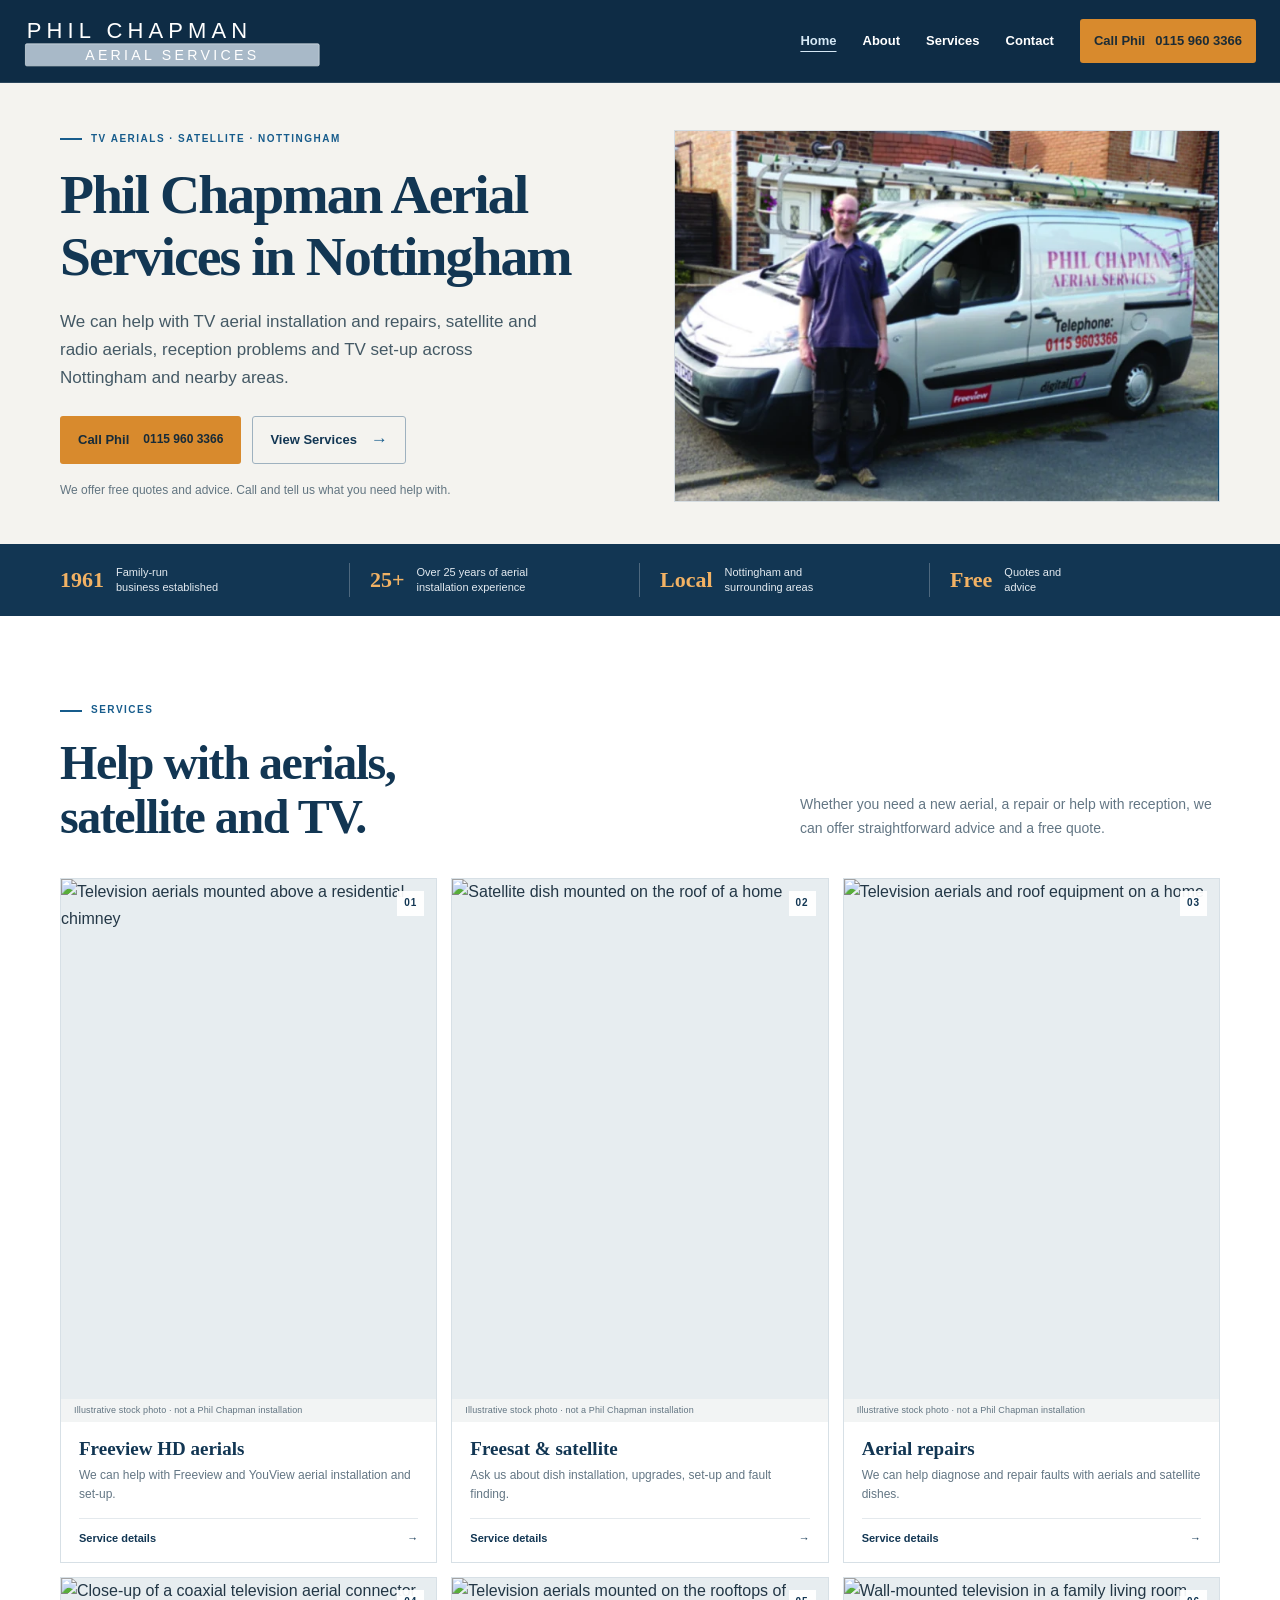
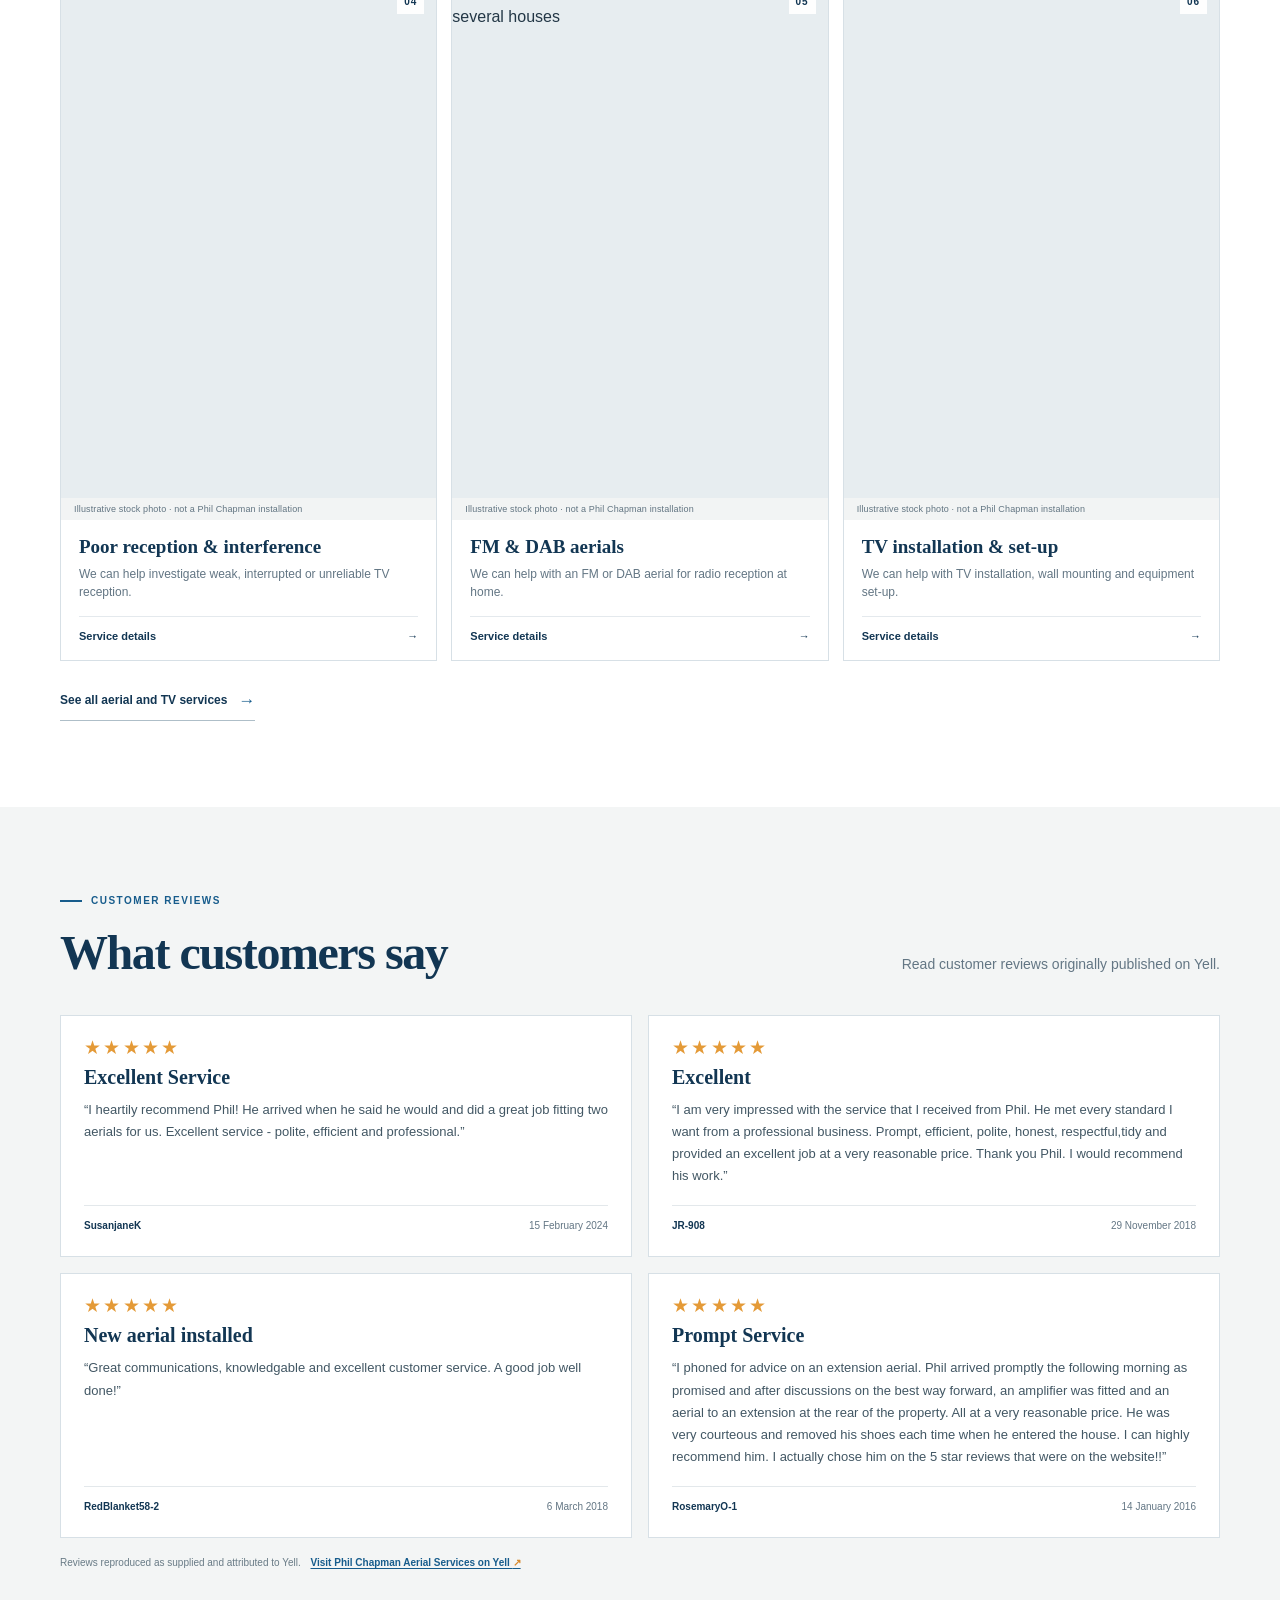
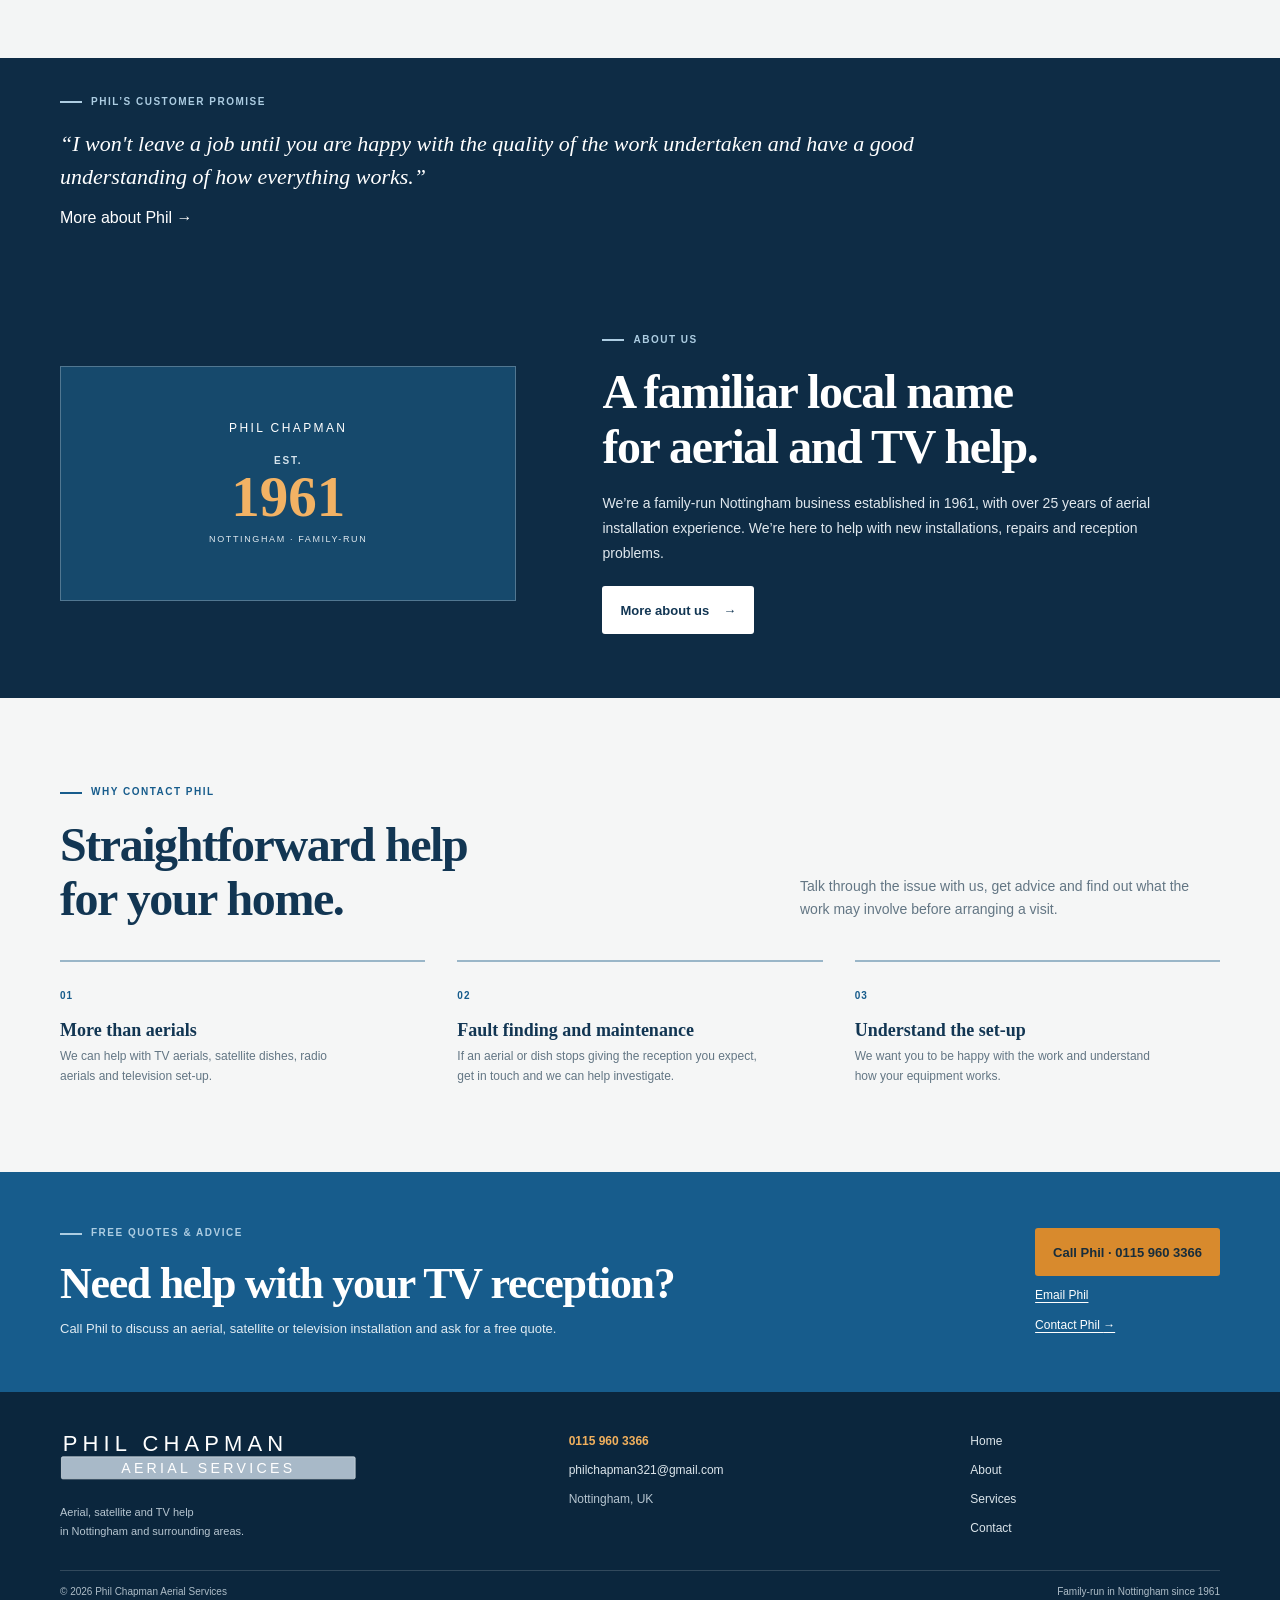
==== index.html @ 8f79795e "Update index.html" ====
<!doctype html>
<html lang="en-GB">
<head>
  <meta charset="utf-8">
  <meta name="viewport" content="width=device-width, initial-scale=1">
  <meta name="description" content="We can help with TV aerial and satellite installation, repairs, reception problems and TV set-up in Nottingham. Call Phil Chapman for free quotes and advice.">
  <meta name="theme-color" content="#0e3553">
  <title>TV Aerial & Satellite Services in Nottingham | Phil Chapman</title>
  <link rel="canonical" href="https://mcb96.github.io/Phil-Chapman-Aerial/">
  <meta property="og:type" content="website">
  <meta property="og:title" content="Phil Chapman Aerial Services | Nottingham">
  <meta property="og:description" content="We can help with aerial installation and repairs, satellite services and TV set-up in Nottingham. Free quotes and advice.">
  <meta property="og:url" content="https://mcb96.github.io/Phil-Chapman-Aerial/">
  <link rel="stylesheet" href="style.css">
  <script src="script.js" defer></script>
  <script type="application/ld+json">{"@context":"https://schema.org","@type":"HomeAndConstructionBusiness","name":"Phil Chapman Aerial Services","url":"https://mcb96.github.io/Phil-Chapman-Aerial/","telephone":"0115 960 3366","email":"philchapman321@gmail.com","address":{"@type":"PostalAddress","addressLocality":"Nottingham","addressCountry":"GB"},"areaServed":{"@type":"City","name":"Nottingham"}}</script>
</head>
<body>
  <a class="skip-link" href="#main">Skip to content</a>
  <header class="site-header">
    <div class="nav-wrap">
      <a class="brand" href="index.html" aria-label="Phil Chapman Aerial Services home"><img src="phil-chapman-aerial-services-logo.svg" alt="Phil Chapman Aerial Services"></a>
      <button class="menu-toggle" type="button" aria-expanded="false" aria-controls="primary-nav" aria-label="Open navigation"><span></span><span></span></button>
      <nav id="primary-nav" class="primary-nav" aria-label="Main navigation">
        <a href="index.html" aria-current="page">Home</a><a href="about.html">About</a><a href="services.html">Services</a><a href="contact.html">Contact</a>
        <a class="nav-phone" href="tel:01159603366">Call Phil <strong>0115 960 3366</strong></a>
      </nav>
    </div>
  </header>
  <main id="main">
    <section class="hero">
      <div class="page-width hero-grid">
        <div class="hero-copy">
          <p class="eyebrow"><span></span> TV AERIALS · SATELLITE · NOTTINGHAM</p>
          <h1>Phil Chapman Aerial Services in Nottingham</h1>
          <p class="hero-intro">We can help with TV aerial installation and repairs, satellite and radio aerials, reception problems and TV set-up across Nottingham and nearby areas.</p>
          <div class="hero-actions"><a class="button button-primary" href="tel:01159603366">Call Phil <span>0115 960 3366</span></a><a class="button button-secondary" href="services.html">View Services <span aria-hidden="true">→</span></a></div>
          <p class="hero-small">We offer free quotes and advice. Call and tell us what you need help with.</p>
        </div>
        <figure class="hero-media">
          <img src="phil-chapman-van.webp" width="687" height="467" fetchpriority="high" alt="Phil Chapman standing beside his branded aerial services van, with ladders on the roof">
          
        </figure>
      </div>
    </section>
    <section class="trust-strip" aria-label="About the business"><div class="page-width trust-items">
      <div class="trust-item"><strong>1961</strong><span>Family-run<br>business established</span></div>
      <div class="trust-item"><strong>25+</strong><span>Over 25 years of aerial<br>installation experience</span></div>
      <div class="trust-item"><strong>Local</strong><span>Nottingham and<br>surrounding areas</span></div>
      <div class="trust-item"><strong>Free</strong><span>Quotes and<br>advice</span></div>
    </div></section>
    <section class="section section-services" id="services">
      <div class="page-width">
        <div class="section-heading"><div><p class="eyebrow"><span></span> SERVICES</p><h2>Help with aerials,<br>satellite and TV.</h2></div><p>Whether you need a new aerial, a repair or help with reception, we can offer straightforward advice and a free quote.</p></div>
        <div class="service-grid">
          <a class="service-card" href="services.html#freeview"><span class="service-photo"><img src="assets/services/freeview-aerial.webp" width="800" height="520" loading="lazy" decoding="async" alt="Television aerials mounted above a residential chimney"><span class="service-photo-note">Illustrative stock photo · not a Phil Chapman installation</span></span><span class="service-number">01</span><div class="service-card-content"><h3>Freeview HD aerials</h3><p>We can help with Freeview and YouView aerial installation and set-up.</p><span class="card-link">Service details <b>→</b></span></div></a>
          <a class="service-card" href="services.html#freesat"><span class="service-photo"><img src="assets/services/satellite-dish-home.webp" width="800" height="520" loading="lazy" decoding="async" alt="Satellite dish mounted on the roof of a home"><span class="service-photo-note">Illustrative stock photo · not a Phil Chapman installation</span></span><span class="service-number">02</span><div class="service-card-content"><h3>Freesat &amp; satellite</h3><p>Ask us about dish installation, upgrades, set-up and fault finding.</p><span class="card-link">Service details <b>→</b></span></div></a>
          <a class="service-card" href="services.html#repairs"><span class="service-photo"><img src="assets/services/aerial-reception-roof.webp" width="800" height="520" loading="lazy" decoding="async" alt="Television aerials and roof equipment on a home"><span class="service-photo-note">Illustrative stock photo · not a Phil Chapman installation</span></span><span class="service-number">03</span><div class="service-card-content"><h3>Aerial repairs</h3><p>We can help diagnose and repair faults with aerials and satellite dishes.</p><span class="card-link">Service details <b>→</b></span></div></a>
          <a class="service-card" href="services.html#reception"><span class="service-photo"><img src="assets/services/reception-coaxial-connection.webp" width="800" height="520" loading="lazy" decoding="async" alt="Close-up of a coaxial television aerial connector"><span class="service-photo-note">Illustrative stock photo · not a Phil Chapman installation</span></span><span class="service-number">04</span><div class="service-card-content"><h3>Poor reception &amp; interference</h3><p>We can help investigate weak, interrupted or unreliable TV reception.</p><span class="card-link">Service details <b>→</b></span></div></a>
          <a class="service-card" href="services.html#radio"><span class="service-photo"><img src="assets/services/fm-dab-radio.webp" width="800" height="520" loading="lazy" decoding="async" alt="Television aerials mounted on the rooftops of several houses"><span class="service-photo-note">Illustrative stock photo · not a Phil Chapman installation</span></span><span class="service-number">05</span><div class="service-card-content"><h3>FM &amp; DAB aerials</h3><p>We can help with an FM or DAB aerial for radio reception at home.</p><span class="card-link">Service details <b>→</b></span></div></a>
          <a class="service-card" href="services.html#tv-installation"><span class="service-photo"><img src="assets/services/tv-wall-installation.webp" width="800" height="520" loading="lazy" decoding="async" alt="Wall-mounted television in a family living room"><span class="service-photo-note">Illustrative stock photo · not a Phil Chapman installation</span></span><span class="service-number">06</span><div class="service-card-content"><h3>TV installation &amp; set-up</h3><p>We can help with TV installation, wall mounting and equipment set-up.</p><span class="card-link">Service details <b>→</b></span></div></a>
        </div>
        <div class="section-link"><a class="text-link" href="services.html">See all aerial and TV services <span>→</span></a></div>
      </div>
    </section>
    <section class="section reviews-section" id="reviews"><div class="page-width"><div class="section-heading"><div><p class="eyebrow"><span></span> CUSTOMER REVIEWS</p><h2>What customers say</h2></div><p>Read customer reviews originally published on Yell.</p></div><div class="review-grid">
      <article class="review-card"><p class="review-stars" aria-label="5 out of 5 stars"><span aria-hidden="true">★★★★★</span></p><h3>Excellent Service</h3><blockquote>“I heartily recommend Phil! He arrived when he said he would and did a great job fitting two aerials for us. Excellent service - polite, efficient and professional.”</blockquote><p class="review-source"><strong>SusanjaneK</strong><span>15 February 2024</span></p></article>
      <article class="review-card"><p class="review-stars" aria-label="5 out of 5 stars"><span aria-hidden="true">★★★★★</span></p><h3>Excellent</h3><blockquote>“I am very impressed with the service that I received from Phil. He met every standard I want from a professional business. Prompt, efficient, polite, honest, respectful,tidy and provided an excellent job at a very reasonable price. Thank you Phil. I would recommend his work.”</blockquote><p class="review-source"><strong>JR-908</strong><span>29 November 2018</span></p></article>
      <article class="review-card"><p class="review-stars" aria-label="5 out of 5 stars"><span aria-hidden="true">★★★★★</span></p><h3>New aerial installed</h3><blockquote>“Great communications, knowledgable and excellent customer service. A good job well done!”</blockquote><p class="review-source"><strong>RedBlanket58-2</strong><span>6 March 2018</span></p></article>
      <article class="review-card"><p class="review-stars" aria-label="5 out of 5 stars"><span aria-hidden="true">★★★★★</span></p><h3>Prompt Service</h3><blockquote>“I phoned for advice on an extension aerial. Phil arrived promptly the following morning as promised and after discussions on the best way forward, an amplifier was fitted and an aerial to an extension at the rear of the property. All at a very reasonable price. He was very courteous and removed his shoes each time when he entered the house. I can highly recommend him. I actually chose him on the 5 star reviews that were on the website!!”</blockquote><p class="review-source"><strong>RosemaryO-1</strong><span>14 January 2016</span></p></article>
    </div><p class="review-footnote">Reviews reproduced as supplied and attributed to Yell. <a href="https://www.yell.com/biz/phil-chapman-aerial-services-nottingham-2535358/" target="_blank" rel="noopener noreferrer">Visit Phil Chapman Aerial Services on Yell <span>↗</span></a></p></div></section>
    <section class="promise-band"><div class="page-width"><p class="eyebrow eyebrow-light"><span></span> PHIL’S CUSTOMER PROMISE</p><blockquote>“I won't leave a job until you are happy with the quality of the work undertaken and have a good understanding of how everything works.”</blockquote><a href="about.html">More about Phil <span>→</span></a></div></section>
    <section class="about-band"><div class="page-width about-band-grid"><div class="heritage-panel"><span>PHIL CHAPMAN</span><strong>EST.</strong><b>1961</b><small>NOTTINGHAM · FAMILY-RUN</small></div><div><p class="eyebrow eyebrow-light"><span></span> ABOUT US</p><h2>A familiar local name<br>for aerial and TV help.</h2><p>We’re a family-run Nottingham business established in 1961, with over 25 years of aerial installation experience. We’re here to help with new installations, repairs and reception problems.</p><a class="button button-light" href="about.html">More about us <span>→</span></a></div></div></section>
    <section class="section why-section"><div class="page-width"><div class="section-heading"><div><p class="eyebrow"><span></span> WHY CONTACT PHIL</p><h2>Straightforward help<br>for your home.</h2></div><p>Talk through the issue with us, get advice and find out what the work may involve before arranging a visit.</p></div><div class="reason-grid"><article><strong>01</strong><h3>More than aerials</h3><p>We can help with TV aerials, satellite dishes, radio aerials and television set-up.</p></article><article><strong>02</strong><h3>Fault finding and maintenance</h3><p>If an aerial or dish stops giving the reception you expect, get in touch and we can help investigate.</p></article><article><strong>03</strong><h3>Understand the set-up</h3><p>We want you to be happy with the work and understand how your equipment works.</p></article></div></div></section>
<section class="final-cta"><div class="page-width final-cta-inner"><div><p class="eyebrow eyebrow-light"><span></span> FREE QUOTES &amp; ADVICE</p><h2>Need help with your TV reception?</h2><p>Call Phil to discuss an aerial, satellite or television installation and ask for a free quote.</p></div><div class="cta-actions"><a class="button button-amber" href="tel:01159603366">Call Phil · 0115 960 3366</a><a class="cta-email" href="mailto:philchapman321@gmail.com">Email Phil</a><a class="cta-email" href="contact.html">Contact Phil <span>→</span></a></div></div></section>
  </main>
  <footer class="site-footer"><div class="page-width footer-main"><div class="footer-branding"><a class="brand" href="index.html"><img src="phil-chapman-aerial-services-logo.svg" alt="Phil Chapman Aerial Services"></a><p>Aerial, satellite and TV help<br>in Nottingham and surrounding areas.</p></div><div class="footer-contact"><a href="tel:01159603366">0115 960 3366</a><a href="mailto:philchapman321@gmail.com">philchapman321@gmail.com</a><span>Nottingham, UK</span></div><nav class="footer-nav" aria-label="Footer navigation"><a href="index.html">Home</a><a href="about.html">About</a><a href="services.html">Services</a><a href="contact.html">Contact</a></nav></div><div class="page-width footer-bottom"><span>© <span id="year"></span> Phil Chapman Aerial Services</span><span>Family-run in Nottingham since 1961</span></div></footer>
</body></html>
---- style.css ----
:root{--navy:#123653;--navy-deep:#0e2c45;--blue:#175c8c;--blue-soft:#e8f0f5;--amber:#d88a2d;--ink:#233746;--muted:#637684;--line:#d7e0e6;--paper:#f4f3ef;--white:#fff;--serif:Georgia,"Times New Roman",serif;--sans:Arial,Helvetica,sans-serif;--max:1160px}
*{box-sizing:border-box}html{scroll-behavior:smooth;scroll-padding-top:88px}body{margin:0;color:var(--ink);background:#fff;font:16px/1.65 var(--sans);-webkit-font-smoothing:antialiased}a{color:inherit;text-decoration:none}button,input,textarea,select{font:inherit}.page-width{width:min(var(--max),calc(100% - 56px));margin-inline:auto}.skip-link{position:absolute;top:-60px;left:12px;padding:10px 15px;background:#fff;color:var(--navy);z-index:50}.skip-link:focus{top:10px}
.site-header{position:sticky;top:0;z-index:20;background:var(--navy-deep);border-bottom:1px solid rgba(255,255,255,.12)}.nav-wrap{width:min(1280px,calc(100% - 48px));min-height:82px;margin:auto;display:flex;align-items:center;justify-content:space-between;gap:24px}.brand{display:inline-flex;align-items:center;flex:0 0 auto}.brand img{display:block;width:298px;height:auto}.primary-nav{display:flex;align-items:center;gap:26px;color:#fff;font-size:13px;font-weight:600}.primary-nav>a:not(.nav-phone){padding:8px 0;transition:color .18s}.primary-nav>a:not(.nav-phone):hover,.primary-nav>a[aria-current=page]{color:#d5e8f5}.primary-nav>a[aria-current=page]{text-decoration:underline;text-underline-offset:6px}.nav-phone{display:flex;align-items:center;gap:10px;padding:11px 14px;background:var(--amber);color:#1c2c36;border-radius:3px;white-space:nowrap;transition:background .18s}.nav-phone:hover{background:#e8a54e}.nav-phone strong{font-size:13px}.menu-toggle{display:none}
.hero{background:var(--paper);padding:47px 0 42px}.hero-grid{display:grid;grid-template-columns:1.02fr .98fr;gap:46px;align-items:center}.hero-copy{max-width:560px}.eyebrow{display:flex;align-items:center;gap:9px;margin:0 0 17px;color:var(--blue);font-size:10px;font-weight:700;letter-spacing:.15em}.eyebrow>span{width:22px;height:2px;background:currentColor;flex:none}.hero h1,.page-intro h1{margin:0;color:var(--navy);font:700 clamp(38px,4.35vw,58px)/1.1 var(--serif);letter-spacing:-.035em}.hero-intro{max-width:500px;margin:21px 0 24px;color:#445965;font-size:17px;line-height:1.65}.hero-actions{display:flex;flex-wrap:wrap;gap:11px}.button{min-height:48px;display:inline-flex;align-items:center;justify-content:center;gap:14px;padding:0 17px;border:1px solid transparent;border-radius:3px;font-size:13px;font-weight:700;transition:transform .18s,background .18s,color .18s,border-color .18s}.button:hover{transform:translateY(-1px)}.button-primary{background:var(--amber);color:#172b39}.button-primary:hover,.button-amber:hover{background:#e7a44d}.button-primary span{font-size:12px;font-weight:600}.button-secondary{border-color:#9eb1bf;background:transparent;color:var(--navy)}.button-secondary:hover{background:var(--blue-soft);border-color:var(--blue)}.button-secondary span,.text-link span{color:var(--blue);font-size:17px}.hero-small{margin:17px 0 0;color:#627581;font-size:12px}.hero-media{position:relative;margin:0}.hero-media img{display:block;width:100%;max-width:687px;height:auto;object-fit:contain;border:1px solid #d5dce1}.hero-media figcaption{padding-top:7px;text-align:right;color:#6d7d87;font-size:10px}.about-photo{margin:0 auto 0;padding:0}.about-photo img{display:block;width:100%;max-width:820px;height:auto;margin:0 auto;border:1px solid var(--line)}.about-photo figcaption{max-width:820px;margin:6px auto 0;color:var(--muted);font-size:10px}.trust-strip{background:var(--navy);color:#fff}.trust-items{display:grid;grid-template-columns:repeat(4,1fr);padding:19px 0}.trust-item{display:flex;align-items:center;gap:12px;padding:2px 20px;border-right:1px solid rgba(255,255,255,.25)}.trust-item:first-child{padding-left:0}.trust-item:last-child{border-right:0}.trust-item strong{font:700 22px var(--serif);color:#f2b264;white-space:nowrap}.trust-item span{font-size:11px;line-height:1.4;color:#e3eaf0}
.section{padding:86px 0}.section-heading{display:flex;align-items:end;justify-content:space-between;gap:36px;margin-bottom:34px}.section-heading h2,.about-band h2,.final-cta h2,.short-cta h2,.about-content h2,.contact-details h2{margin:0;color:var(--navy);font:700 clamp(34px,4vw,48px)/1.13 var(--serif);letter-spacing:-.03em}.section-heading>p{max-width:420px;margin:0 0 4px;color:var(--muted);font-size:14px;line-height:1.7}.service-grid{display:grid;grid-template-columns:repeat(3,1fr);gap:14px}.service-card{position:relative;min-height:220px;padding:21px 22px 17px;background:#fff;border:1px solid var(--line);display:flex;flex-direction:column;transition:border-color .18s,box-shadow .18s,transform .18s}.service-card:hover{border-color:#91b1c7;box-shadow:0 6px 18px rgba(19,54,83,.08);transform:translateY(-2px)}.service-icon{display:block;width:42px;height:42px;margin-bottom:7px}.service-icon svg,.detail-aside svg{width:100%;height:100%;fill:none;stroke:var(--blue);stroke-width:1.7;stroke-linecap:round;stroke-linejoin:round}.service-number{position:absolute;right:19px;top:20px;color:#8ca0ad;font-size:10px;font-weight:700;letter-spacing:.1em}.service-card h3{margin:5px 0 6px;color:var(--navy);font:700 19px/1.25 var(--serif)}.service-card p{margin:0 0 15px;color:var(--muted);font-size:12px;line-height:1.55}.card-link{margin-top:auto;border-top:1px solid #e4e9ed;padding-top:10px;color:var(--navy);font-size:11px;font-weight:700;display:flex;justify-content:space-between}.section-link{margin-top:25px}.text-link{display:inline-flex;align-items:center;gap:11px;color:var(--navy);font-size:12px;font-weight:700;border-bottom:1px solid #aebec8;padding-bottom:5px}.text-link:hover{border-color:var(--blue)}.about-band{padding:64px 0;background:var(--navy-deep);color:#fff}.about-band-grid{display:grid;grid-template-columns:.85fr 1.15fr;gap:86px;align-items:center}.heritage-panel{min-height:235px;padding:28px;background:#16496c;border:1px solid rgba(255,255,255,.25);display:flex;flex-direction:column;align-items:center;justify-content:center;color:#fff;text-align:center}.heritage-panel span{font-size:12px;letter-spacing:.2em}.heritage-panel strong{margin-top:14px;font-size:10px;letter-spacing:.18em;color:#d5e3ec}.heritage-panel b{font:700 57px/.98 var(--serif);color:#f2b264}.heritage-panel small{margin-top:7px;font-size:9px;letter-spacing:.18em;color:#e0e9ef}.eyebrow-light{color:#adcde2}.about-band h2,.final-cta h2,.short-cta h2{color:#fff}.about-band>div>div:last-child>p:not(.eyebrow){max-width:600px;margin:17px 0 20px;color:#e0e8ee;font-size:14px;line-height:1.8}.button-light{background:#fff;color:var(--navy)}.button-light:hover{background:#eaf1f5}
.why-section{background:#f5f6f6}.reason-grid{display:grid;grid-template-columns:repeat(3,1fr);gap:32px}.reason-grid article{padding:19px 20px 0 0;border-top:2px solid #9ab6c8}.reason-grid article>strong{color:var(--blue);font-size:10px;letter-spacing:.1em}.reason-grid h3{margin:12px 0 5px;color:var(--navy);font:700 18px var(--serif)}.reason-grid p{max-width:300px;margin:0;color:var(--muted);font-size:12px;line-height:1.7}

.final-cta{padding:53px 0;background:var(--blue)}.final-cta-inner{display:flex;justify-content:space-between;align-items:center;gap:45px}.final-cta h2{font-size:clamp(32px,4vw,44px)}.final-cta-inner>div:first-child>p:last-child{margin:9px 0 0;color:#e0ebf2;font-size:13px}.cta-actions{display:flex;flex-direction:column;align-items:flex-start;gap:10px;flex:none}.button-amber{background:var(--amber);color:#182d3b}.cta-email{color:#fff;font-size:12px;text-decoration:underline;text-underline-offset:3px}.site-footer{background:#0b263d;color:#dce5eb}.footer-main{display:grid;grid-template-columns:1.3fr 1fr .7fr;gap:45px;padding:35px 0 29px}.footer-brand .brand img{width:230px}.footer-branding p{margin:14px 0 0;color:#b6c5d0;font-size:11px;line-height:1.7}.footer-contact,.footer-nav{display:flex;flex-direction:column;gap:9px;padding-top:5px;font-size:12px}.footer-contact a:first-child{font-weight:700;color:#f1b05d}.footer-contact span{color:#b6c5d0}.footer-nav a:hover,.footer-contact a:hover{color:#fff;text-decoration:underline}.footer-bottom{display:flex;justify-content:space-between;gap:14px;border-top:1px solid rgba(255,255,255,.16);padding:13px 0 15px;color:#aebdc8;font-size:10px}
.page-intro{padding:62px 0 57px;background:var(--paper);border-bottom:1px solid #e6e7e5}.page-intro h1{font-size:clamp(38px,5vw,55px)}.page-intro>div>p:not(.eyebrow){max-width:650px;margin:15px 0 20px;color:#536774;font-size:15px;line-height:1.75}.service-details{padding-top:15px}.service-detail{display:grid;grid-template-columns:88px 1fr;gap:26px;padding:38px 0;border-bottom:1px solid var(--line);scroll-margin-top:100px}.service-detail:last-child{border-bottom:0}.detail-aside{display:flex;flex-direction:column;align-items:center;gap:12px;color:#8397a4;font-size:11px;font-weight:700}.detail-aside svg{width:45px;height:45px}.service-detail h2{margin:0;color:var(--navy);font:700 clamp(26px,3.3vw,36px)/1.2 var(--serif)}.service-detail>div:last-child>p:not(.eyebrow){max-width:770px;color:var(--muted);font-size:14px;line-height:1.8}.short-cta{padding:42px 0;background:var(--navy)}.short-cta-inner{display:flex;align-items:center;justify-content:space-between;gap:20px}.short-cta h2{font-size:35px}
.about-content{background:#fff}.about-content-grid{display:grid;grid-template-columns:.65fr 1.35fr;gap:85px;align-items:start}.about-stat{height:250px;display:flex;flex-direction:column;justify-content:center;align-items:center;background:var(--blue-soft);border:1px solid #d3e0e8;color:var(--navy)}.about-stat span,.about-stat small{font-size:9px;font-weight:700;letter-spacing:.18em}.about-stat strong{margin-top:12px;color:#526e80;font:italic 17px var(--serif)}.about-stat b{font:700 64px/.95 var(--serif)}.about-content h2,.contact-details h2{margin-bottom:18px}.about-content p:not(.eyebrow){color:var(--muted);font-size:14px;line-height:1.85}.quote-section{padding:48px 0;background:var(--blue);color:#fff}.quote-inner{max-width:930px}.quote-inner blockquote{margin:15px 0;color:#fff;font:italic 22px/1.55 var(--serif)}.quote-source{margin:0;color:#d9e7f0;font-size:10px}.contact-content{background:#f4f5f4}.contact-grid{display:grid;grid-template-columns:.88fr 1.12fr;gap:72px;align-items:start}.contact-details>p:not(.eyebrow){max-width:420px;color:var(--muted);font-size:14px;line-height:1.8}.contact-method{display:flex;align-items:center;gap:14px;margin:22px 0}.contact-symbol{width:38px;height:38px;display:grid;place-items:center;border:1px solid #a9bdcb;color:var(--blue);font-size:10px;font-weight:700}.contact-method small,.contact-method strong{display:block}.contact-method small{color:#71838e;font-size:9px;letter-spacing:.14em}.contact-method strong{margin-top:3px;color:var(--navy);font:700 16px var(--serif)}.contact-method:hover strong{color:var(--blue)}.contact-note{margin-top:23px;color:#6f808a;font-size:11px}.form-panel{padding:27px 29px;background:#fff;border:1px solid #dce2e6}.form-panel h2{margin:0;color:var(--navy);font:700 27px/1.2 var(--serif)}.form-intro{margin:9px 0 17px;color:var(--muted);font-size:12px;line-height:1.6}.form-panel form{display:grid}.form-panel label{margin:11px 0 5px;color:#455b69;font-size:11px;font-weight:700}.form-panel input,.form-panel textarea,.form-panel select{width:100%;padding:10px 11px;border:1px solid #c9d4db;border-radius:2px;background:#fff;color:var(--ink);font-size:13px}.form-panel input:focus,.form-panel textarea:focus,.form-panel select:focus{outline:3px solid rgba(33,105,153,.18);border-color:var(--blue)}.form-panel textarea{resize:vertical}.form-submit{justify-content:space-between;margin-top:16px;cursor:pointer}.form-disclaimer{margin:11px 0 0;color:#667985;font-size:10px;line-height:1.6}.form-disclaimer a{color:var(--blue);text-decoration:underline;text-underline-offset:2px}
a:focus-visible,button:focus-visible,input:focus-visible,textarea:focus-visible,select:focus-visible{outline:3px solid #f0aa4a;outline-offset:3px}
@media(max-width:980px){.nav-wrap{width:calc(100% - 36px)}.brand img{width:250px}.primary-nav{gap:17px}.nav-phone{gap:6px;padding:10px}.nav-phone strong{font-size:11px}.hero-grid{gap:28px}.hero h1{font-size:48px}.trust-item{padding-inline:12px}.about-band-grid{gap:45px}.footer-main{gap:25px}.contact-grid{gap:38px}}
@media(max-width:720px){html{scroll-padding-top:70px}.site-header{position:sticky}.nav-wrap{min-height:70px;width:calc(100% - 32px)}.brand img{width:230px}.menu-toggle{display:flex;width:42px;height:40px;flex-direction:column;align-items:center;justify-content:center;gap:6px;border:1px solid rgba(255,255,255,.45);background:transparent;border-radius:2px}.menu-toggle span{display:block;width:18px;height:2px;background:#fff;transition:transform .18s}.menu-toggle[aria-expanded=true] span:first-child{transform:translateY(4px) rotate(45deg)}.menu-toggle[aria-expanded=true] span:last-child{transform:translateY(-4px) rotate(-45deg)}.primary-nav{position:absolute;top:70px;left:0;right:0;display:none;align-items:stretch;gap:0;padding:9px 18px 18px;background:var(--navy-deep);box-shadow:0 10px 16px rgba(10,34,53,.18)}.primary-nav.is-open{display:flex;flex-direction:column}.primary-nav>a:not(.nav-phone){padding:12px 3px;border-bottom:1px solid rgba(255,255,255,.13);text-decoration:none}.nav-phone{justify-content:center;margin-top:12px;padding:12px}.page-width{width:calc(100% - 36px)}.hero{padding:30px 0 26px}.hero-grid{grid-template-columns:1fr;gap:22px}.hero h1{font-size:clamp(36px,10vw,46px)}.hero-intro{margin:15px 0 18px;font-size:15px}.hero-actions{gap:9px}.button{min-height:47px;padding-inline:13px;font-size:12px}.hero-media img{max-height:none;aspect-ratio:16/10}.hero-media figcaption{text-align:left;font-size:9px}.hero-small{margin-top:12px}.trust-items{grid-template-columns:1fr 1fr;gap:0;padding:8px 0}.trust-item,.trust-item:first-child{min-height:61px;padding:8px 7px;border-right:0;border-bottom:1px solid rgba(255,255,255,.18)}.trust-item:nth-child(odd){border-right:1px solid rgba(255,255,255,.18)}.trust-item:nth-last-child(-n+2){border-bottom:0}.trust-item strong{min-width:46px;font-size:19px}.trust-item span{font-size:10px}.section{padding:59px 0}.section-heading{display:block;margin-bottom:23px}.section-heading h2,.about-band h2,.final-cta h2,.about-content h2,.contact-details h2{font-size:36px}.section-heading>p{margin-top:13px;font-size:13px}.service-grid{grid-template-columns:1fr;gap:10px}.service-card{min-height:0;padding:17px 18px 14px;display:grid;grid-template-columns:43px 1fr;column-gap:11px}.service-icon{grid-row:span 3;width:38px;height:38px;margin:0}.service-number{right:16px;top:14px}.service-card h3{grid-column:2;margin:3px 25px 5px 0;font-size:18px}.service-card p{grid-column:2;margin:0 0 13px}.card-link{grid-column:1/3;margin-top:3px}.section-link{margin-top:20px}.about-band{padding:42px 0}.about-band-grid{grid-template-columns:1fr;gap:25px}.heritage-panel{min-height:175px}.about-band>div>div:last-child>p:not(.eyebrow){font-size:13px}.reason-grid{grid-template-columns:1fr;gap:20px}.reason-grid article{padding-top:14px}.reason-grid h3{margin-top:7px}.final-cta{padding:39px 0}.final-cta-inner{display:block}.final-cta h2{font-size:34px}.final-cta-inner>div:first-child>p:last-child{font-size:12px}.cta-actions{margin-top:22px}.footer-main{grid-template-columns:1fr 1fr;gap:24px 15px;padding:27px 0 22px}.footer-brand .brand img{width:190px}.footer-branding p{font-size:10px}.footer-contact,.footer-nav{font-size:11px;gap:7px}.footer-bottom{display:flex;flex-direction:column;align-items:flex-start;gap:4px;font-size:9px}.page-intro{padding:43px 0 39px}.page-intro h1{font-size:42px}.page-intro>div>p:not(.eyebrow){font-size:13px}.service-detail{grid-template-columns:47px 1fr;gap:13px;padding:27px 0}.detail-aside svg{width:35px;height:35px}.service-detail h2{font-size:26px}.service-detail>div:last-child>p:not(.eyebrow){font-size:13px;line-height:1.75}.short-cta-inner{align-items:flex-start;flex-direction:column}.short-cta h2{font-size:31px}.about-content-grid{grid-template-columns:1fr;gap:27px}.about-stat{height:175px}.quote-section{padding:37px 0}.quote-inner blockquote{font-size:19px}.contact-grid{grid-template-columns:1fr;gap:30px}.form-panel{padding:22px 18px}.form-panel h2{font-size:24px}}
@media(max-width:380px){.brand img{width:200px}.hero h1{font-size:35px}.hero-actions{align-items:stretch;flex-direction:column}.hero-actions .button{justify-content:space-between}.footer-main{grid-template-columns:1fr}.footer-contact,.footer-nav{padding-top:0}}
@media(prefers-reduced-motion:reduce){html{scroll-behavior:auto}*,*::before,*::after{animation-duration:.01ms!important;transition-duration:.01ms!important}}
.form-fallback{margin:6px 0 0;color:#667985;font-size:10px;line-height:1.6}.form-fallback a{color:var(--blue);text-decoration:underline;text-underline-offset:2px}.form-status{margin:6px 0 0;color:#315d7a;font-size:11px;min-height:1em}

.reviews-section{background:#f3f5f5}.review-grid{display:grid;grid-template-columns:repeat(2,minmax(0,1fr));gap:16px}.review-card{padding:22px 23px;background:#fff;border:1px solid var(--line);display:flex;flex-direction:column}.review-stars{margin:0 0 8px;color:#e49a37;font-size:19px;letter-spacing:.12em;line-height:1}.review-card h3{margin:0 0 9px;color:var(--navy);font:700 20px/1.25 var(--serif)}.review-card blockquote{margin:0 0 18px;color:#425764;font-size:13px;line-height:1.7}.review-source{margin:auto 0 0;padding-top:12px;border-top:1px solid #e3e8eb;display:flex;justify-content:space-between;gap:12px;color:#637684;font-size:10px}.review-source strong{color:var(--navy)}.review-footnote{margin:17px 0 0;color:#697b86;font-size:10px}.review-footnote a{margin-left:7px;color:var(--blue);font-weight:700;text-decoration:underline;text-underline-offset:2px}.review-footnote a span{color:var(--amber)}.promise-band{padding:36px 0;background:var(--navy-deep);color:#fff}.promise-band blockquote{max-width:900px;margin:10px 0 12px;font:italic 22px/1.5 var(--serif)}.promise-band>a{font-size:11px;color:#d2e3ee;text-decoration:underline;text-underline-offset:3px}.promise-band>a span{color:#f2b264}.review-grid+.review-footnote a:hover{color:var(--navy)}
@media(max-width:720px){.hero-media figcaption{text-align:left}.review-grid{grid-template-columns:1fr;gap:11px}.review-card{padding:18px}.review-card blockquote{font-size:12px}.review-source{flex-direction:column;gap:2px}.promise-band{padding:30px 0}.promise-band blockquote{font-size:18px}.about-photo{margin-bottom:0}}

/* Service card photography: stock images are explicitly labelled as illustrative. */
.service-card{padding:0;overflow:hidden;display:flex;flex-direction:column;min-height:0}
.service-photo{display:block;position:relative}
.service-photo img{display:block;width:100%;aspect-ratio:1.6/1;object-fit:cover;background:#e7edf0}
.service-photo-note{display:block;padding:5px 13px;background:#f2f4f4;color:#617481;font-size:9px;line-height:1.35;letter-spacing:.015em}
.service-card .service-number{z-index:1;top:12px;right:12px;padding:4px 7px;background:rgba(255,255,255,.94);color:var(--navy)}
.service-card-content{display:flex;flex:1;flex-direction:column;padding:12px 18px 15px}
.service-card-content h3{margin:3px 20px 6px 0}
.service-card-content p{margin:0 0 14px}
.service-card-content .card-link{width:100%}
@media(max-width:720px){.service-card{padding:0;display:flex;flex-direction:column}.service-photo img{aspect-ratio:16/9}.service-card-content{padding:11px 17px 14px}.service-card-content h3{margin:2px 25px 5px 0}.service-card-content p{margin:0 0 12px}.service-card-content .card-link{margin-top:auto}}
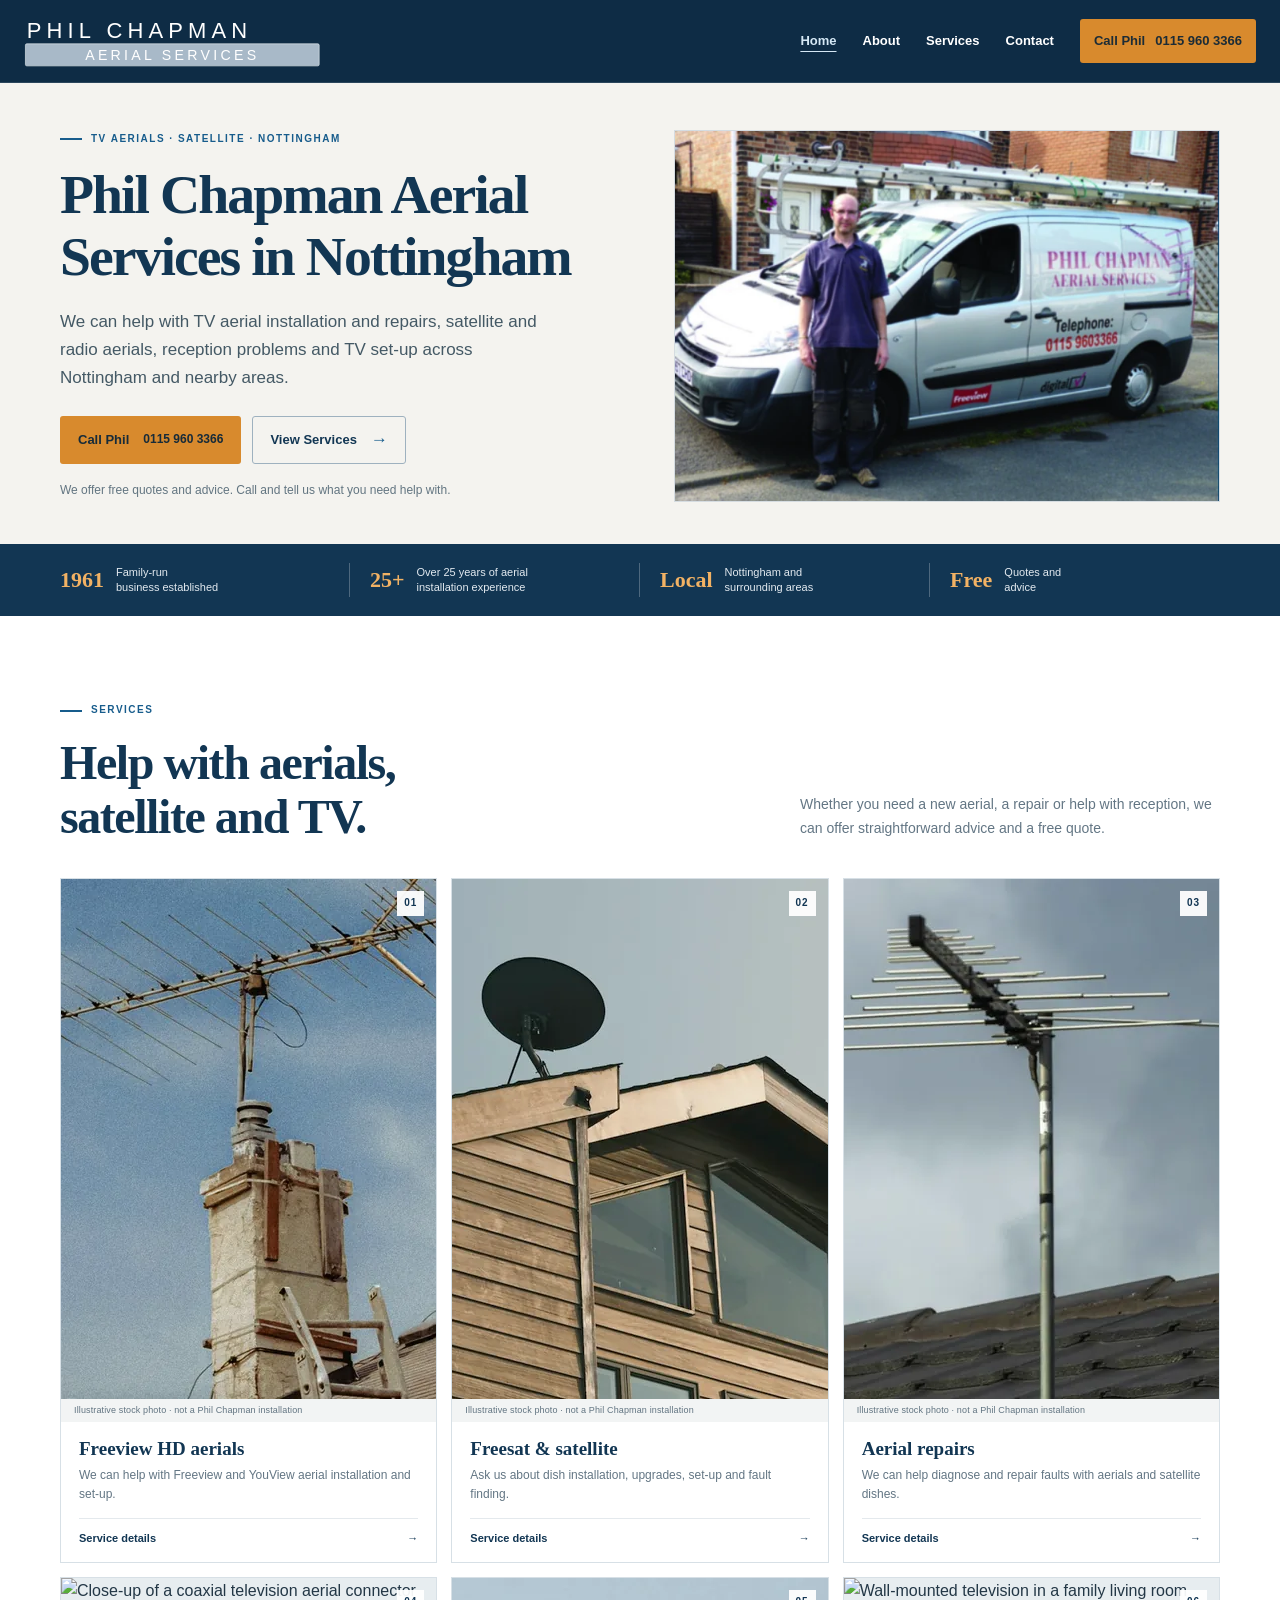
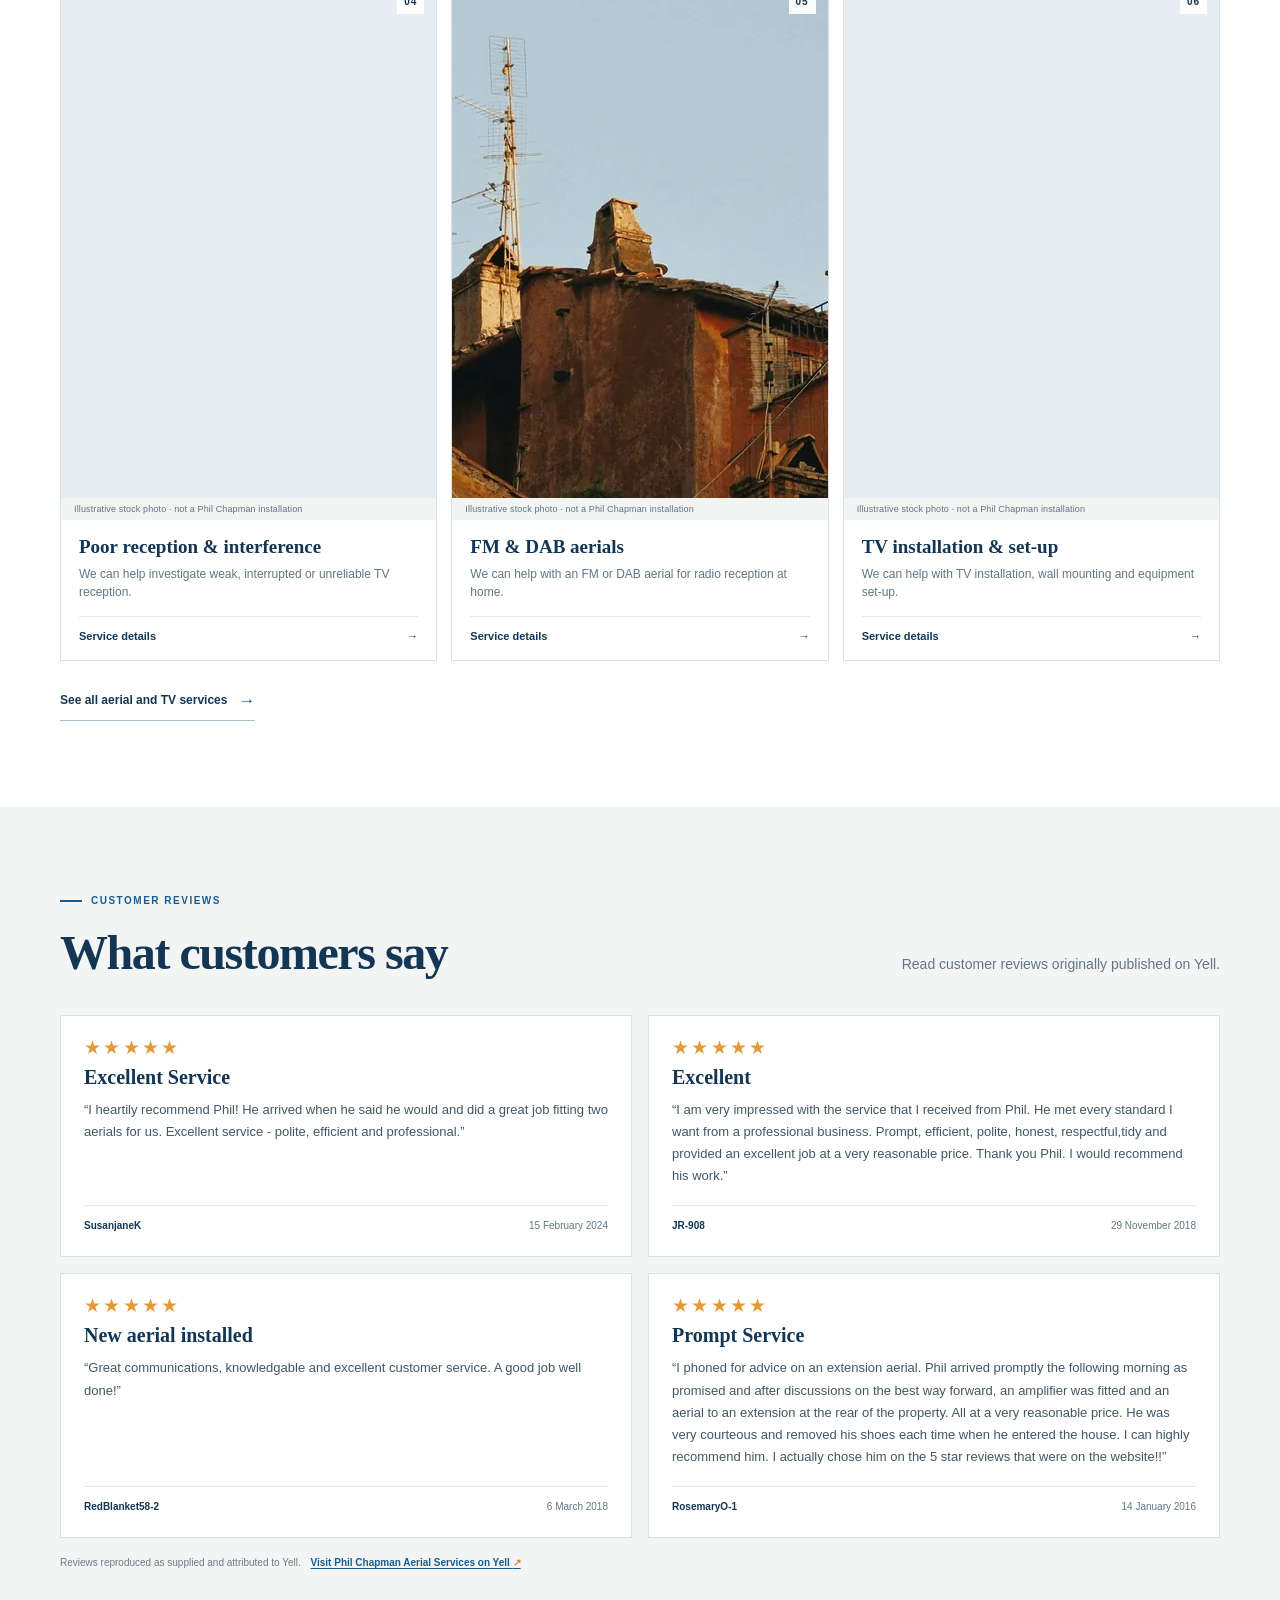
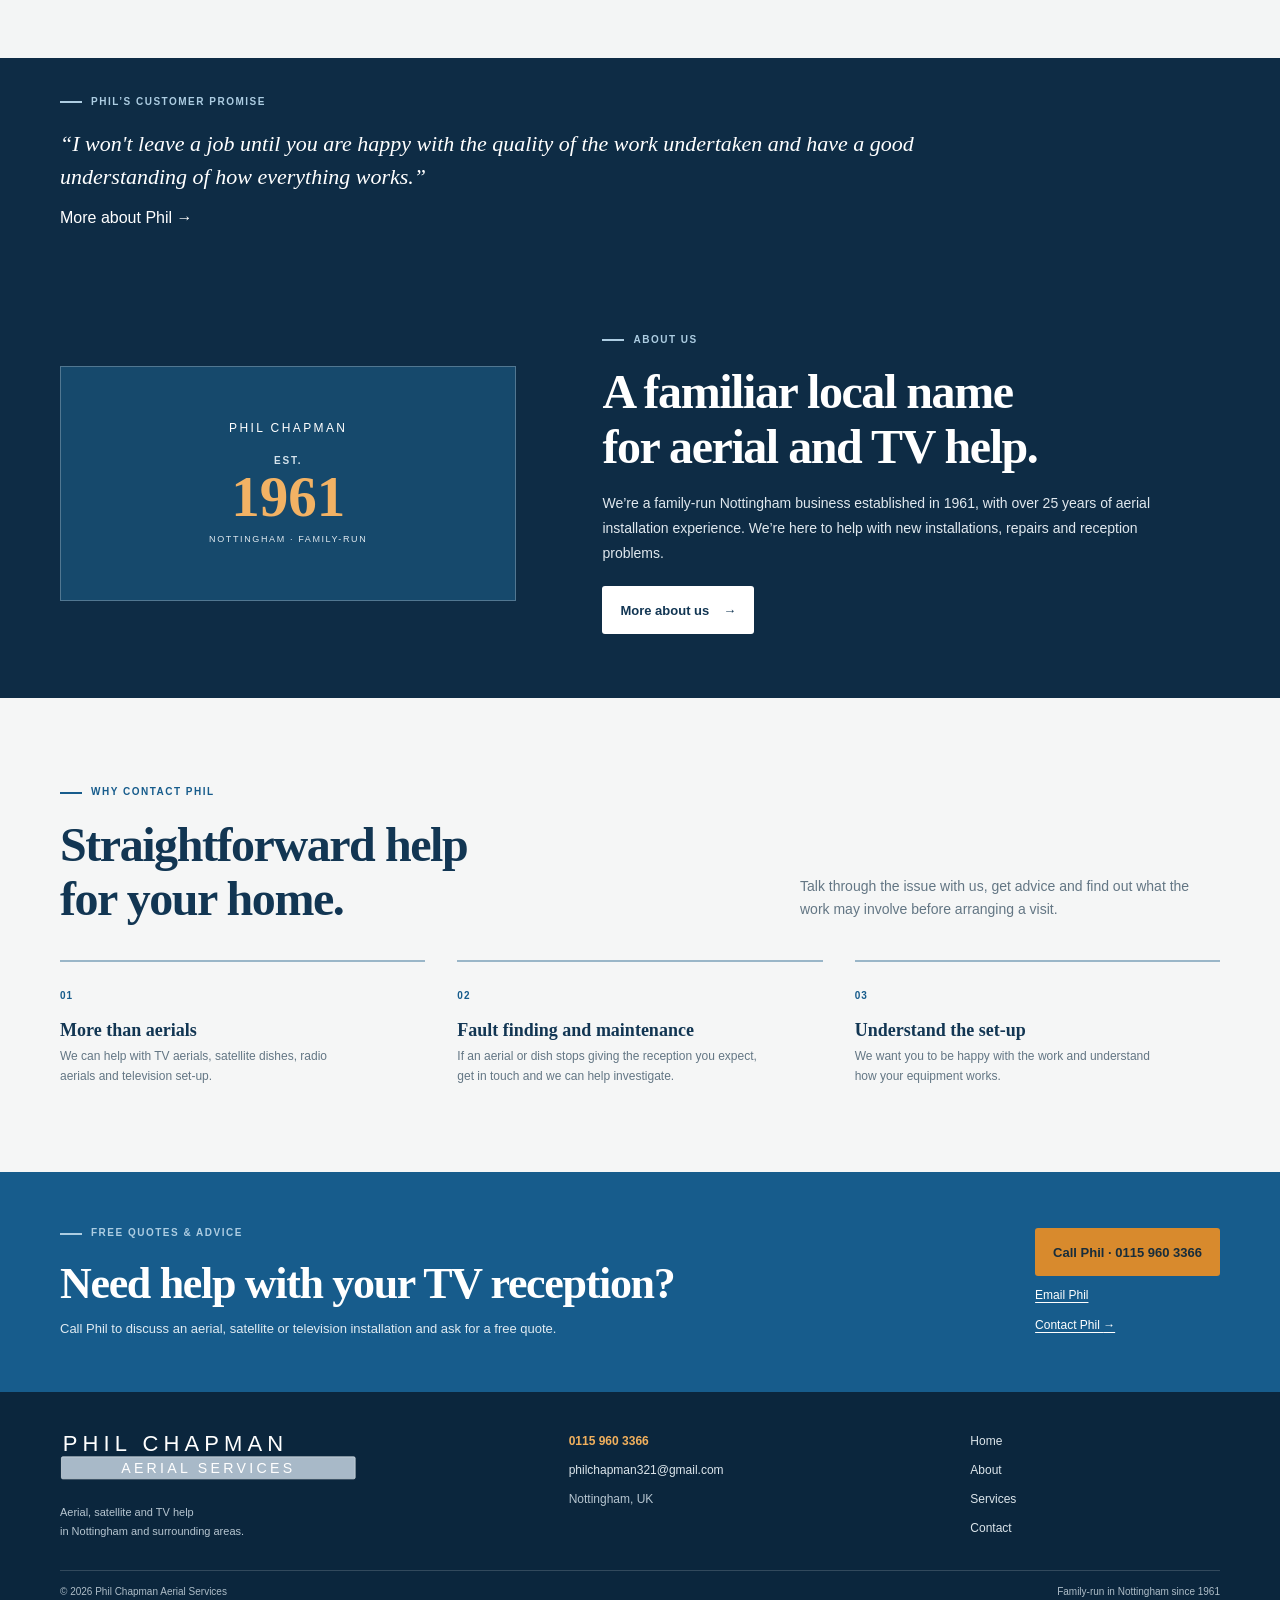
==== commit 32b5419c: "Update index.html" ====
--- a/index.html
+++ b/index.html
@@ -53,11 +53,11 @@
       <div class="page-width">
         <div class="section-heading"><div><p class="eyebrow"><span></span> SERVICES</p><h2>Help with aerials,<br>satellite and TV.</h2></div><p>Whether you need a new aerial, a repair or help with reception, we can offer straightforward advice and a free quote.</p></div>
         <div class="service-grid">
-          <a class="service-card" href="services.html#freeview"><span class="service-photo"><img src="assets/services/freeview-aerial.webp" width="800" height="520" loading="lazy" decoding="async" alt="Television aerials mounted above a residential chimney"><span class="service-photo-note">Illustrative stock photo · not a Phil Chapman installation</span></span><span class="service-number">01</span><div class="service-card-content"><h3>Freeview HD aerials</h3><p>We can help with Freeview and YouView aerial installation and set-up.</p><span class="card-link">Service details <b>→</b></span></div></a>
-          <a class="service-card" href="services.html#freesat"><span class="service-photo"><img src="assets/services/satellite-dish-home.webp" width="800" height="520" loading="lazy" decoding="async" alt="Satellite dish mounted on the roof of a home"><span class="service-photo-note">Illustrative stock photo · not a Phil Chapman installation</span></span><span class="service-number">02</span><div class="service-card-content"><h3>Freesat &amp; satellite</h3><p>Ask us about dish installation, upgrades, set-up and fault finding.</p><span class="card-link">Service details <b>→</b></span></div></a>
-          <a class="service-card" href="services.html#repairs"><span class="service-photo"><img src="assets/services/aerial-reception-roof.webp" width="800" height="520" loading="lazy" decoding="async" alt="Television aerials and roof equipment on a home"><span class="service-photo-note">Illustrative stock photo · not a Phil Chapman installation</span></span><span class="service-number">03</span><div class="service-card-content"><h3>Aerial repairs</h3><p>We can help diagnose and repair faults with aerials and satellite dishes.</p><span class="card-link">Service details <b>→</b></span></div></a>
+          <a class="service-card" href="services.html#freeview"><span class="service-photo"><img src="freeview-aerial.webp" width="800" height="520" loading="lazy" decoding="async" alt="Television aerials mounted above a residential chimney"><span class="service-photo-note">Illustrative stock photo · not a Phil Chapman installation</span></span><span class="service-number">01</span><div class="service-card-content"><h3>Freeview HD aerials</h3><p>We can help with Freeview and YouView aerial installation and set-up.</p><span class="card-link">Service details <b>→</b></span></div></a>
+          <a class="service-card" href="services.html#freesat"><span class="service-photo"><img src="satellite-dish-home.webp" width="800" height="520" loading="lazy" decoding="async" alt="Satellite dish mounted on the roof of a home"><span class="service-photo-note">Illustrative stock photo · not a Phil Chapman installation</span></span><span class="service-number">02</span><div class="service-card-content"><h3>Freesat &amp; satellite</h3><p>Ask us about dish installation, upgrades, set-up and fault finding.</p><span class="card-link">Service details <b>→</b></span></div></a>
+          <a class="service-card" href="services.html#repairs"><span class="service-photo"><img src="aerial-reception-roof.webp" width="800" height="520" loading="lazy" decoding="async" alt="Television aerials and roof equipment on a home"><span class="service-photo-note">Illustrative stock photo · not a Phil Chapman installation</span></span><span class="service-number">03</span><div class="service-card-content"><h3>Aerial repairs</h3><p>We can help diagnose and repair faults with aerials and satellite dishes.</p><span class="card-link">Service details <b>→</b></span></div></a>
           <a class="service-card" href="services.html#reception"><span class="service-photo"><img src="assets/services/reception-coaxial-connection.webp" width="800" height="520" loading="lazy" decoding="async" alt="Close-up of a coaxial television aerial connector"><span class="service-photo-note">Illustrative stock photo · not a Phil Chapman installation</span></span><span class="service-number">04</span><div class="service-card-content"><h3>Poor reception &amp; interference</h3><p>We can help investigate weak, interrupted or unreliable TV reception.</p><span class="card-link">Service details <b>→</b></span></div></a>
-          <a class="service-card" href="services.html#radio"><span class="service-photo"><img src="assets/services/fm-dab-radio.webp" width="800" height="520" loading="lazy" decoding="async" alt="Television aerials mounted on the rooftops of several houses"><span class="service-photo-note">Illustrative stock photo · not a Phil Chapman installation</span></span><span class="service-number">05</span><div class="service-card-content"><h3>FM &amp; DAB aerials</h3><p>We can help with an FM or DAB aerial for radio reception at home.</p><span class="card-link">Service details <b>→</b></span></div></a>
+          <a class="service-card" href="services.html#radio"><span class="service-photo"><img src="fm-dab-radio.webp" width="800" height="520" loading="lazy" decoding="async" alt="Television aerials mounted on the rooftops of several houses"><span class="service-photo-note">Illustrative stock photo · not a Phil Chapman installation</span></span><span class="service-number">05</span><div class="service-card-content"><h3>FM &amp; DAB aerials</h3><p>We can help with an FM or DAB aerial for radio reception at home.</p><span class="card-link">Service details <b>→</b></span></div></a>
           <a class="service-card" href="services.html#tv-installation"><span class="service-photo"><img src="assets/services/tv-wall-installation.webp" width="800" height="520" loading="lazy" decoding="async" alt="Wall-mounted television in a family living room"><span class="service-photo-note">Illustrative stock photo · not a Phil Chapman installation</span></span><span class="service-number">06</span><div class="service-card-content"><h3>TV installation &amp; set-up</h3><p>We can help with TV installation, wall mounting and equipment set-up.</p><span class="card-link">Service details <b>→</b></span></div></a>
         </div>
         <div class="section-link"><a class="text-link" href="services.html">See all aerial and TV services <span>→</span></a></div>
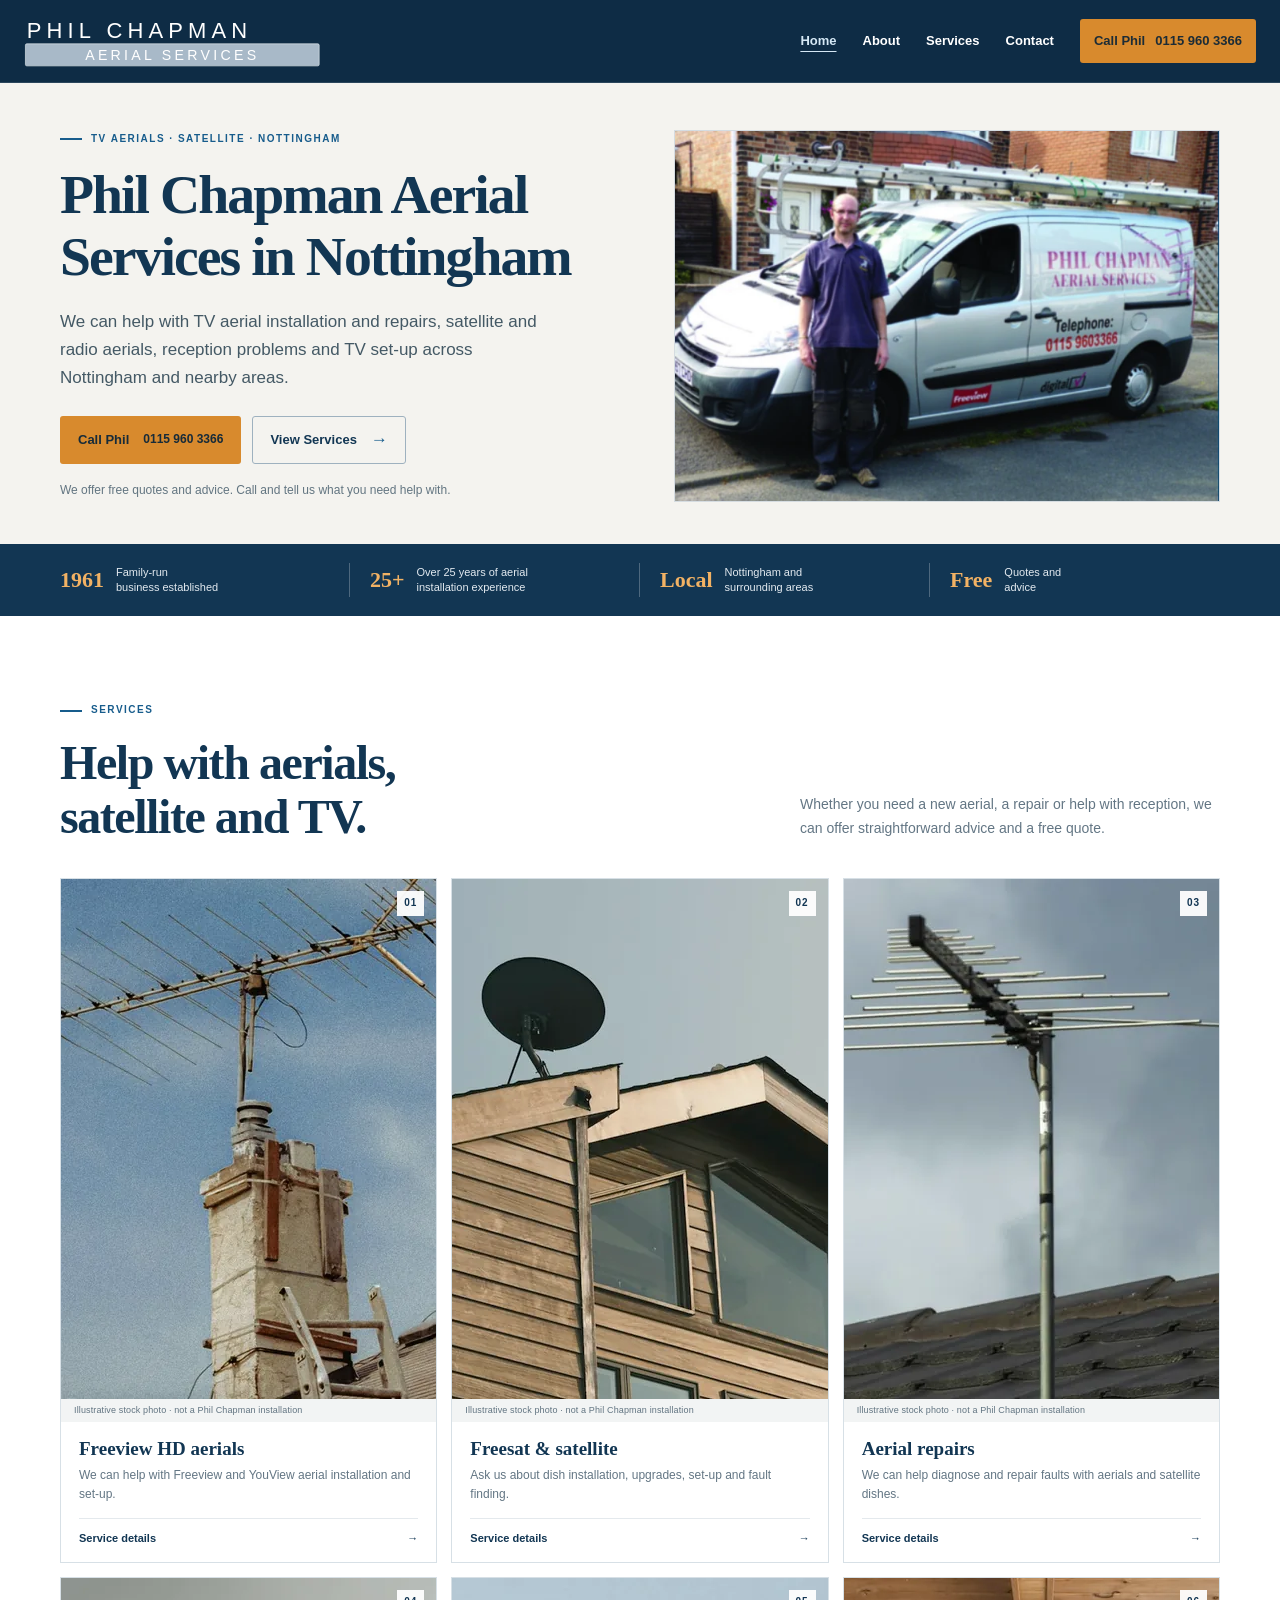
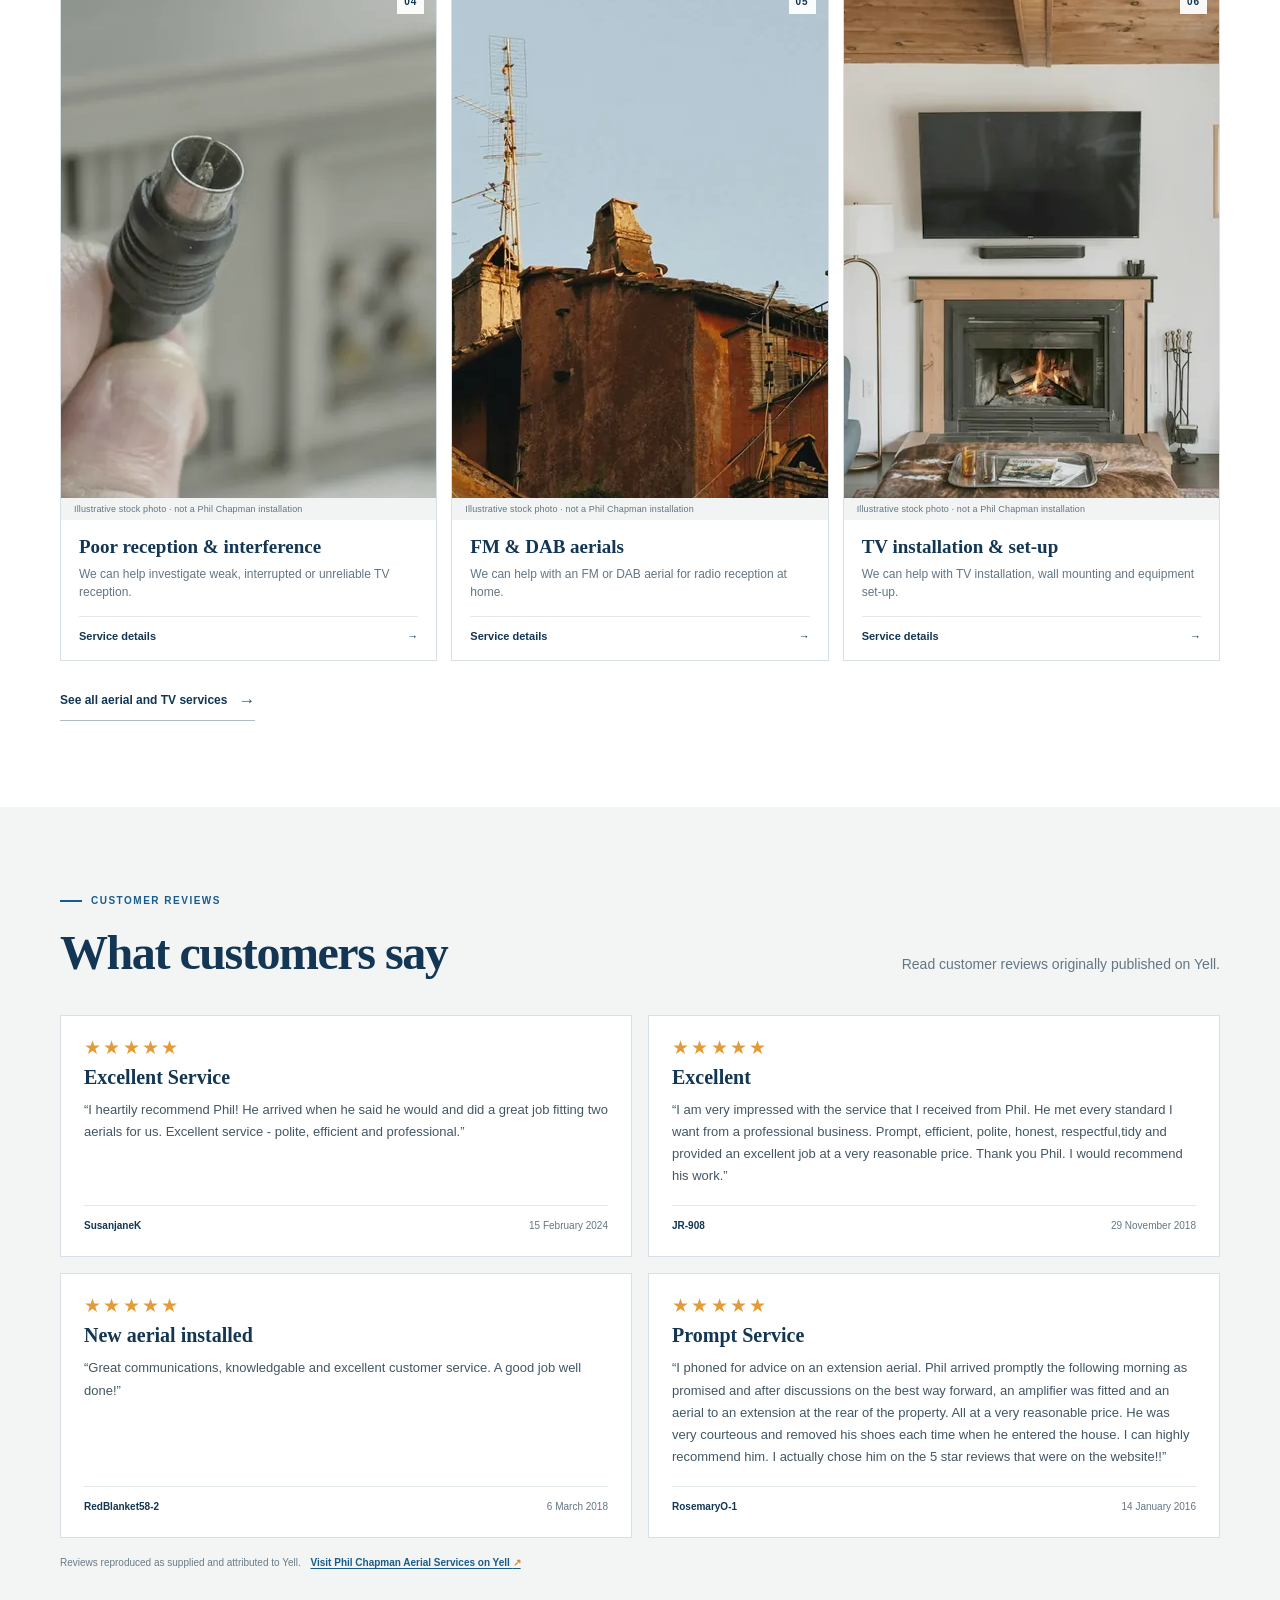
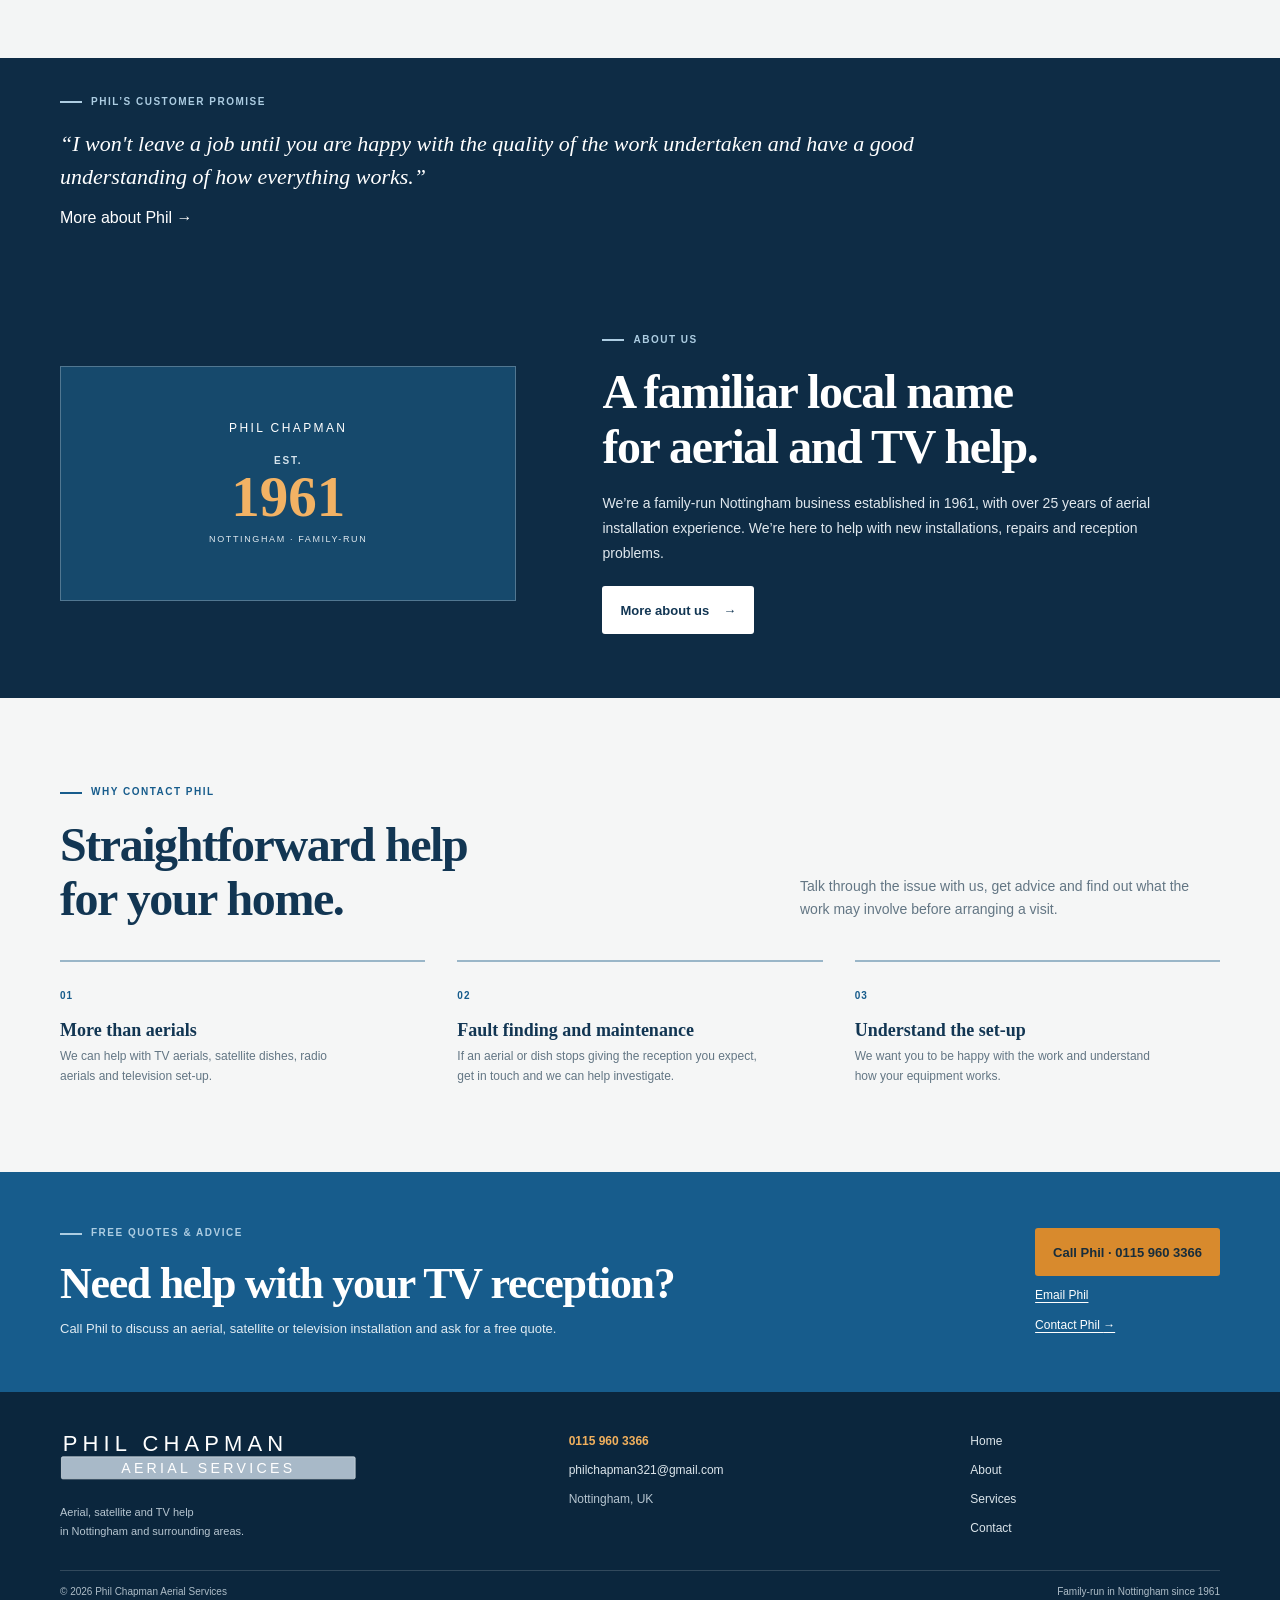
==== commit 8106a7be: "Fix service image paths" ====
--- a/index.html
+++ b/index.html
@@ -56,9 +56,9 @@
           <a class="service-card" href="services.html#freeview"><span class="service-photo"><img src="freeview-aerial.webp" width="800" height="520" loading="lazy" decoding="async" alt="Television aerials mounted above a residential chimney"><span class="service-photo-note">Illustrative stock photo · not a Phil Chapman installation</span></span><span class="service-number">01</span><div class="service-card-content"><h3>Freeview HD aerials</h3><p>We can help with Freeview and YouView aerial installation and set-up.</p><span class="card-link">Service details <b>→</b></span></div></a>
           <a class="service-card" href="services.html#freesat"><span class="service-photo"><img src="satellite-dish-home.webp" width="800" height="520" loading="lazy" decoding="async" alt="Satellite dish mounted on the roof of a home"><span class="service-photo-note">Illustrative stock photo · not a Phil Chapman installation</span></span><span class="service-number">02</span><div class="service-card-content"><h3>Freesat &amp; satellite</h3><p>Ask us about dish installation, upgrades, set-up and fault finding.</p><span class="card-link">Service details <b>→</b></span></div></a>
           <a class="service-card" href="services.html#repairs"><span class="service-photo"><img src="aerial-reception-roof.webp" width="800" height="520" loading="lazy" decoding="async" alt="Television aerials and roof equipment on a home"><span class="service-photo-note">Illustrative stock photo · not a Phil Chapman installation</span></span><span class="service-number">03</span><div class="service-card-content"><h3>Aerial repairs</h3><p>We can help diagnose and repair faults with aerials and satellite dishes.</p><span class="card-link">Service details <b>→</b></span></div></a>
-          <a class="service-card" href="services.html#reception"><span class="service-photo"><img src="assets/services/reception-coaxial-connection.webp" width="800" height="520" loading="lazy" decoding="async" alt="Close-up of a coaxial television aerial connector"><span class="service-photo-note">Illustrative stock photo · not a Phil Chapman installation</span></span><span class="service-number">04</span><div class="service-card-content"><h3>Poor reception &amp; interference</h3><p>We can help investigate weak, interrupted or unreliable TV reception.</p><span class="card-link">Service details <b>→</b></span></div></a>
+          <a class="service-card" href="services.html#reception"><span class="service-photo"><img src="reception-coaxial-connection.webp" width="800" height="520" loading="lazy" decoding="async" alt="Close-up of a coaxial television aerial connector"><span class="service-photo-note">Illustrative stock photo · not a Phil Chapman installation</span></span><span class="service-number">04</span><div class="service-card-content"><h3>Poor reception &amp; interference</h3><p>We can help investigate weak, interrupted or unreliable TV reception.</p><span class="card-link">Service details <b>→</b></span></div></a>
           <a class="service-card" href="services.html#radio"><span class="service-photo"><img src="fm-dab-radio.webp" width="800" height="520" loading="lazy" decoding="async" alt="Television aerials mounted on the rooftops of several houses"><span class="service-photo-note">Illustrative stock photo · not a Phil Chapman installation</span></span><span class="service-number">05</span><div class="service-card-content"><h3>FM &amp; DAB aerials</h3><p>We can help with an FM or DAB aerial for radio reception at home.</p><span class="card-link">Service details <b>→</b></span></div></a>
-          <a class="service-card" href="services.html#tv-installation"><span class="service-photo"><img src="assets/services/tv-wall-installation.webp" width="800" height="520" loading="lazy" decoding="async" alt="Wall-mounted television in a family living room"><span class="service-photo-note">Illustrative stock photo · not a Phil Chapman installation</span></span><span class="service-number">06</span><div class="service-card-content"><h3>TV installation &amp; set-up</h3><p>We can help with TV installation, wall mounting and equipment set-up.</p><span class="card-link">Service details <b>→</b></span></div></a>
+          <a class="service-card" href="services.html#tv-installation"><span class="service-photo"><img src="tv-wall-installation.webp" width="800" height="520" loading="lazy" decoding="async" alt="Wall-mounted television in a family living room"><span class="service-photo-note">Illustrative stock photo · not a Phil Chapman installation</span></span><span class="service-number">06</span><div class="service-card-content"><h3>TV installation &amp; set-up</h3><p>We can help with TV installation, wall mounting and equipment set-up.</p><span class="card-link">Service details <b>→</b></span></div></a>
         </div>
         <div class="section-link"><a class="text-link" href="services.html">See all aerial and TV services <span>→</span></a></div>
       </div>
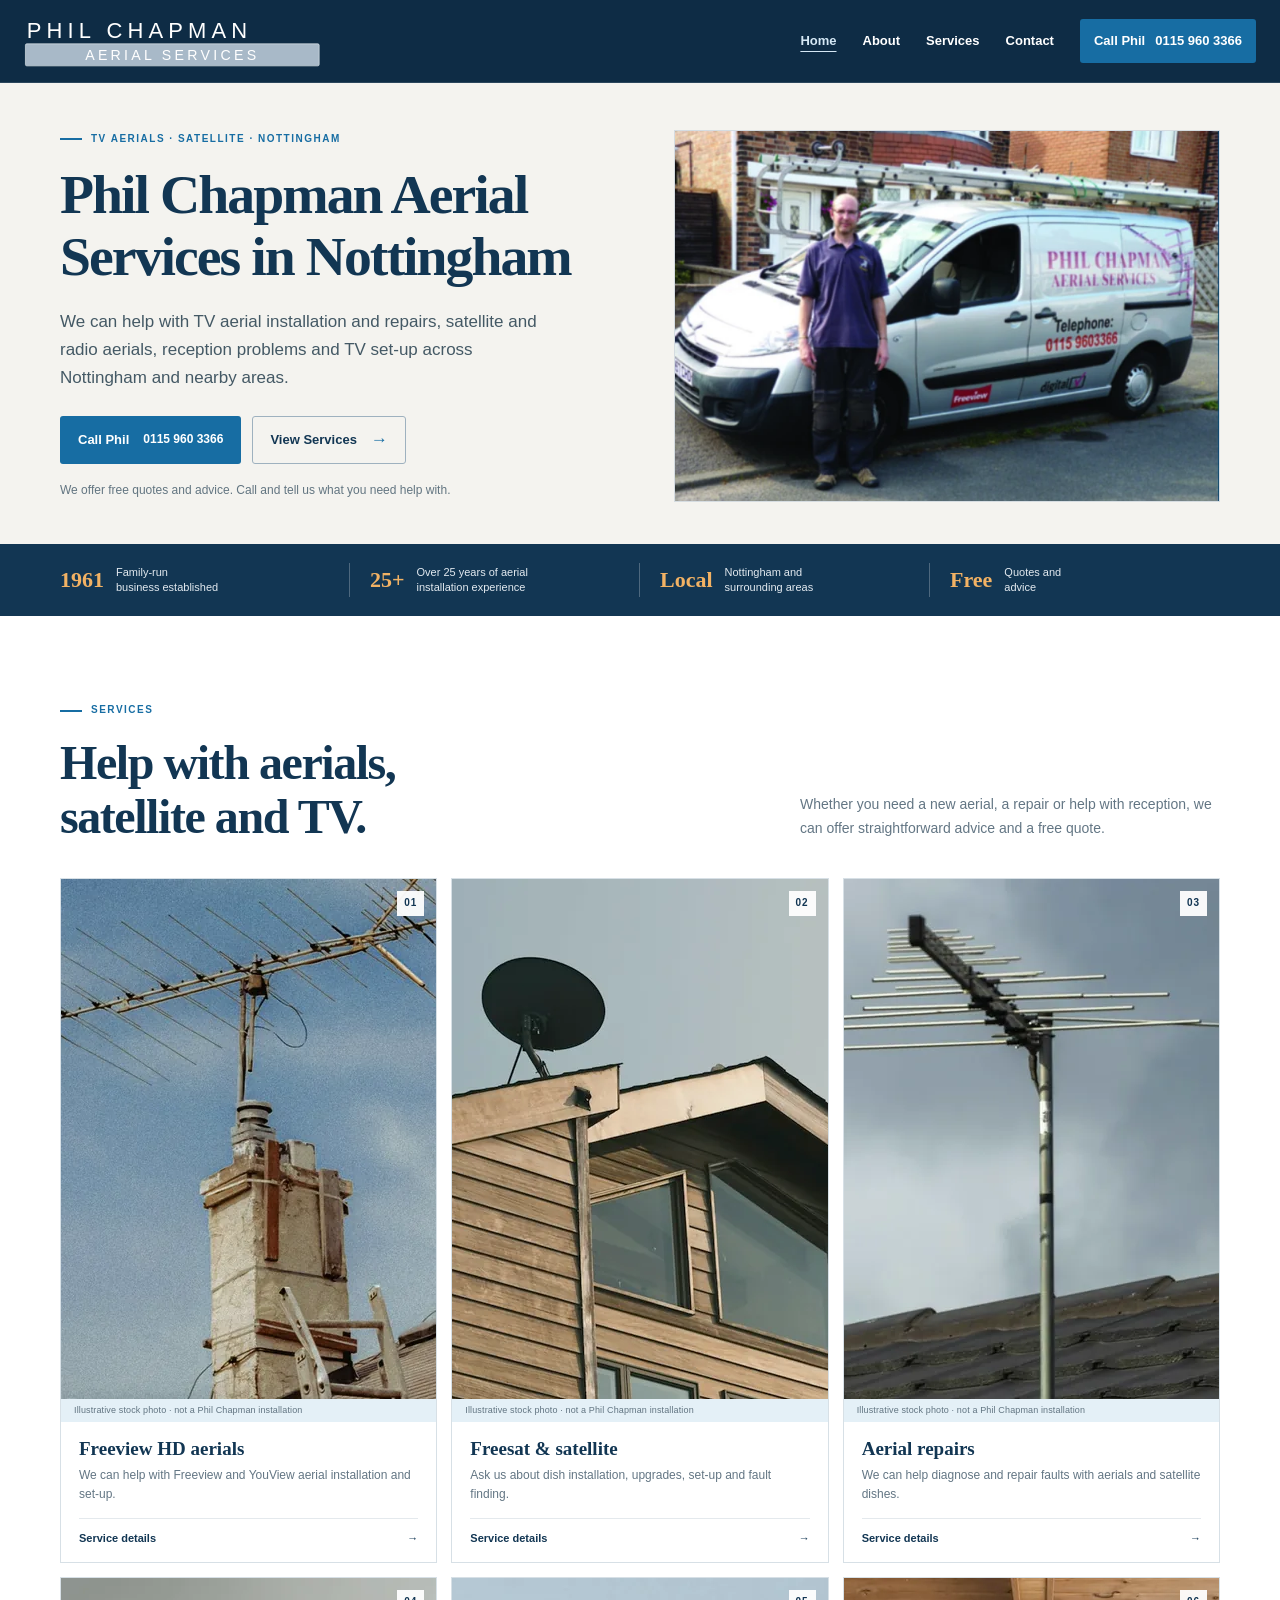
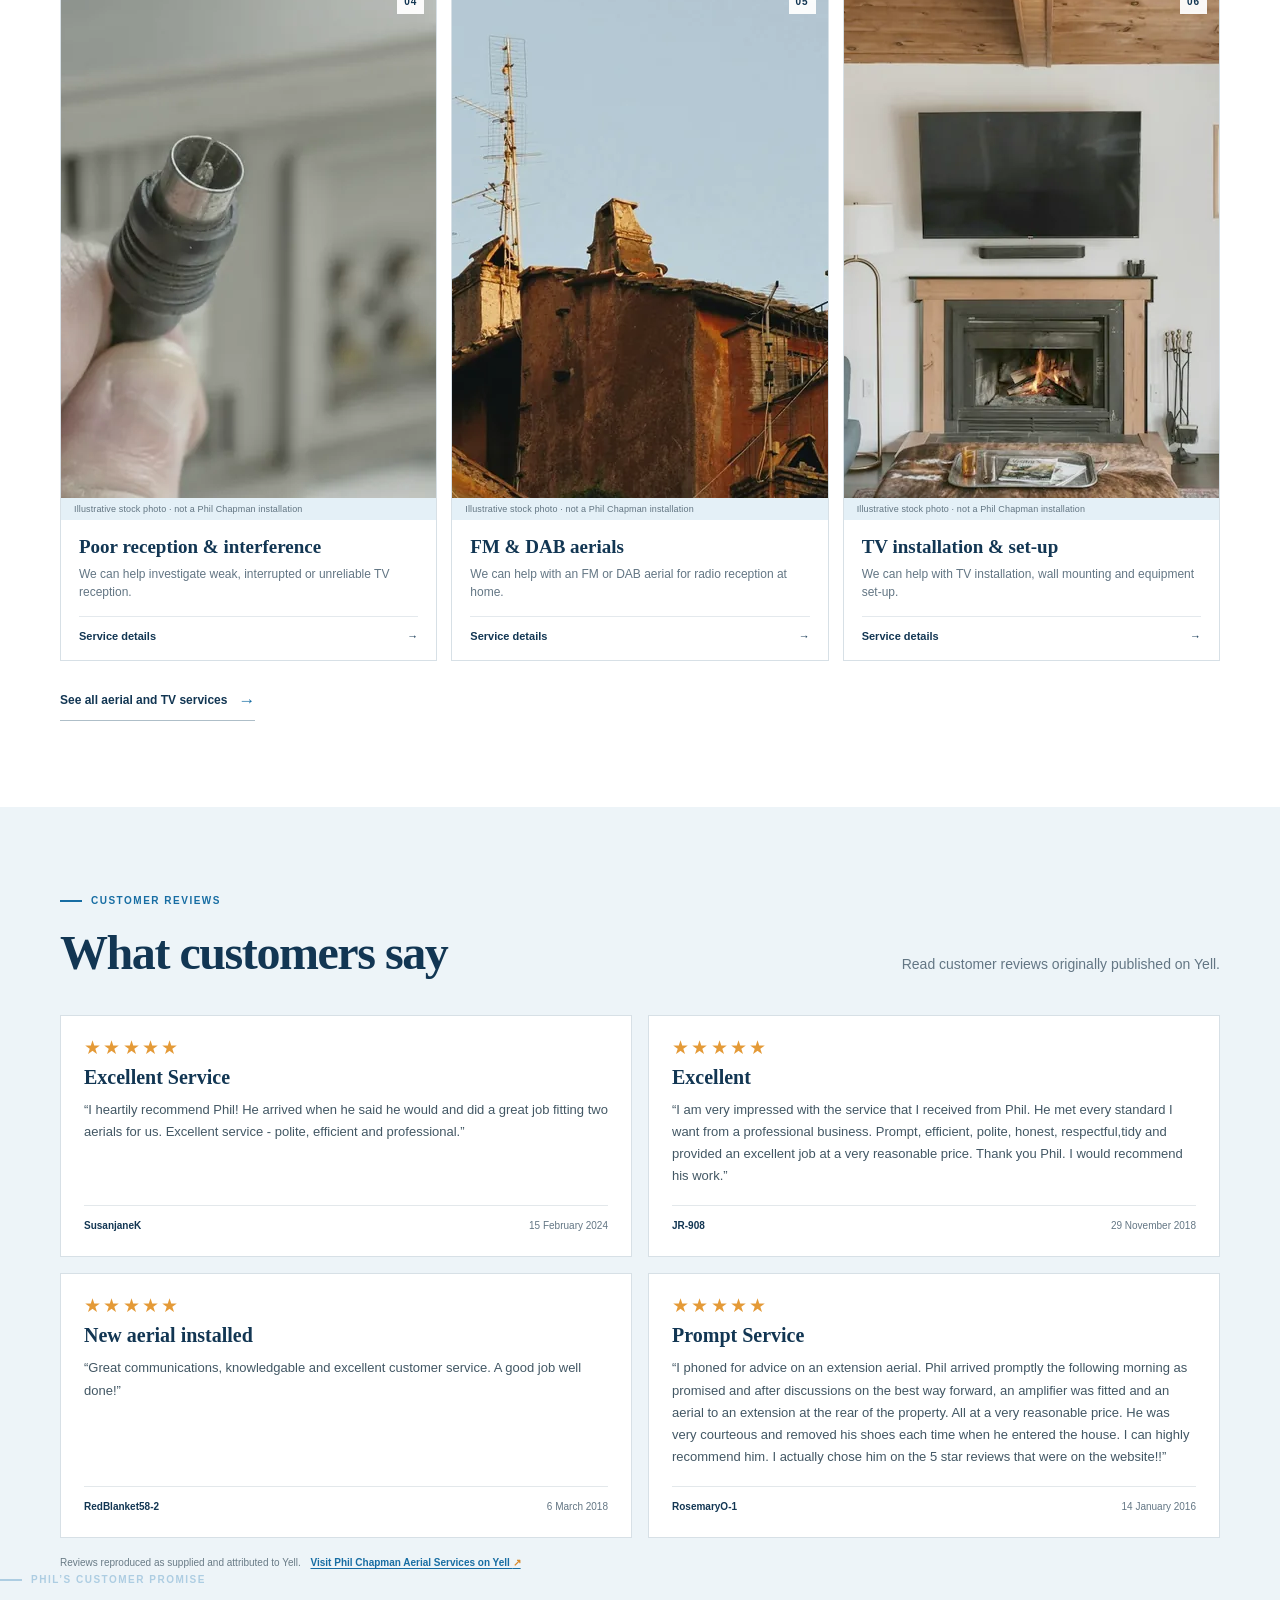
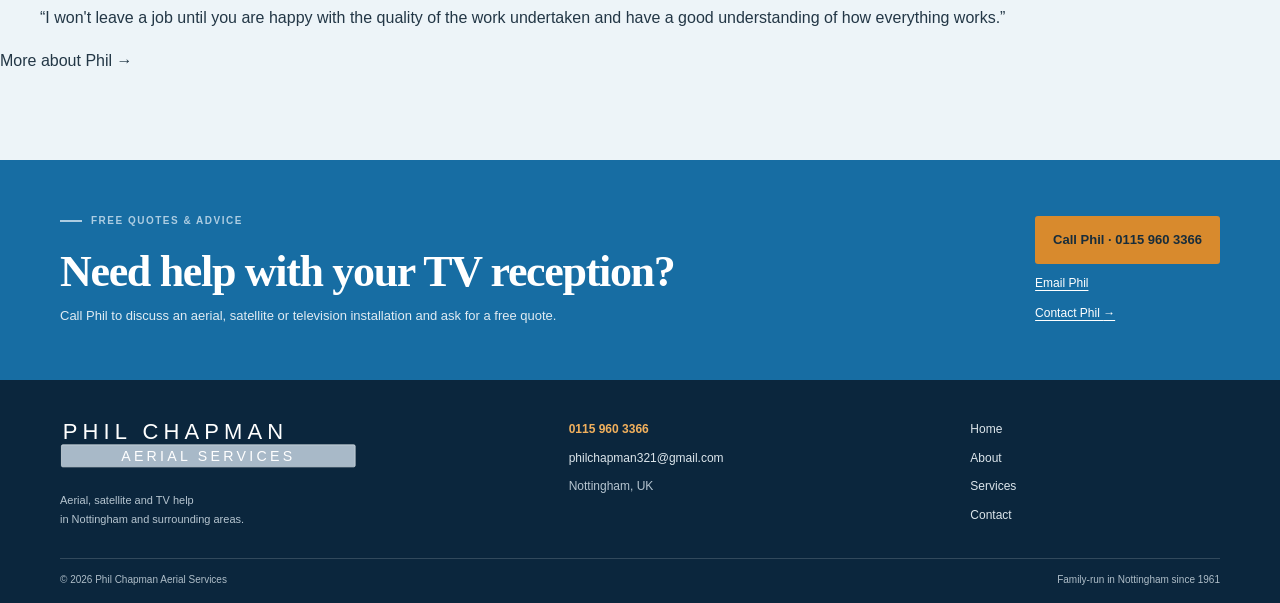
==== commit 2b069a8f: "Simplify homepage sections" ====
--- a/index.html
+++ b/index.html
@@ -68,11 +68,10 @@
       <article class="review-card"><p class="review-stars" aria-label="5 out of 5 stars"><span aria-hidden="true">★★★★★</span></p><h3>Excellent</h3><blockquote>“I am very impressed with the service that I received from Phil. He met every standard I want from a professional business. Prompt, efficient, polite, honest, respectful,tidy and provided an excellent job at a very reasonable price. Thank you Phil. I would recommend his work.”</blockquote><p class="review-source"><strong>JR-908</strong><span>29 November 2018</span></p></article>
       <article class="review-card"><p class="review-stars" aria-label="5 out of 5 stars"><span aria-hidden="true">★★★★★</span></p><h3>New aerial installed</h3><blockquote>“Great communications, knowledgable and excellent customer service. A good job well done!”</blockquote><p class="review-source"><strong>RedBlanket58-2</strong><span>6 March 2018</span></p></article>
       <article class="review-card"><p class="review-stars" aria-label="5 out of 5 stars"><span aria-hidden="true">★★★★★</span></p><h3>Prompt Service</h3><blockquote>“I phoned for advice on an extension aerial. Phil arrived promptly the following morning as promised and after discussions on the best way forward, an amplifier was fitted and an aerial to an extension at the rear of the property. All at a very reasonable price. He was very courteous and removed his shoes each time when he entered the house. I can highly recommend him. I actually chose him on the 5 star reviews that were on the website!!”</blockquote><p class="review-source"><strong>RosemaryO-1</strong><span>14 January 2016</span></p></article>
-    </div><p class="review-footnote">Reviews reproduced as supplied and attributed to Yell. <a href="https://www.yell.com/biz/phil-chapman-aerial-services-nottingham-2535358/" target="_blank" rel="noopener noreferrer">Visit Phil Chapman Aerial Services on Yell <span>↗</span></a></p></div></section>
-    <section class="promise-band"><div class="page-width"><p class="eyebrow eyebrow-light"><span></span> PHIL’S CUSTOMER PROMISE</p><blockquote>“I won't leave a job until you are happy with the quality of the work undertaken and have a good understanding of how everything works.”</blockquote><a href="about.html">More about Phil <span>→</span></a></div></section>
-    <section class="about-band"><div class="page-width about-band-grid"><div class="heritage-panel"><span>PHIL CHAPMAN</span><strong>EST.</strong><b>1961</b><small>NOTTINGHAM · FAMILY-RUN</small></div><div><p class="eyebrow eyebrow-light"><span></span> ABOUT US</p><h2>A familiar local name<br>for aerial and TV help.</h2><p>We’re a family-run Nottingham business established in 1961, with over 25 years of aerial installation experience. We’re here to help with new installations, repairs and reception problems.</p><a class="button button-light" href="about.html">More about us <span>→</span></a></div></div></section>
-    <section class="section why-section"><div class="page-width"><div class="section-heading"><div><p class="eyebrow"><span></span> WHY CONTACT PHIL</p><h2>Straightforward help<br>for your home.</h2></div><p>Talk through the issue with us, get advice and find out what the work may involve before arranging a visit.</p></div><div class="reason-grid"><article><strong>01</strong><h3>More than aerials</h3><p>We can help with TV aerials, satellite dishes, radio aerials and television set-up.</p></article><article><strong>02</strong><h3>Fault finding and maintenance</h3><p>If an aerial or dish stops giving the reception you expect, get in touch and we can help investigate.</p></article><article><strong>03</strong><h3>Understand the set-up</h3><p>We want you to be happy with the work and understand how your equipment works.</p></article></div></div></section>
-<section class="final-cta"><div class="page-width final-cta-inner"><div><p class="eyebrow eyebrow-light"><span></span> FREE QUOTES &amp; ADVICE</p><h2>Need help with your TV reception?</h2><p>Call Phil to discuss an aerial, satellite or television installation and ask for a free quote.</p></div><div class="cta-actions"><a class="button button-amber" href="tel:01159603366">Call Phil · 0115 960 3366</a><a class="cta-email" href="mailto:philchapman321@gmail.com">Email Phil</a><a class="cta-email" href="contact.html">Contact Phil <span>→</span></a></div></div></section>
+    </div><p class="review-footnote">Reviews reproduced as supplied and attributed to Yell. <a href="https://www.yell.com/biz/phil-chapman-aerial-services-nottingham-2535358/" target="_blank" rel="noopener noreferrer">Visit Phil Chapman Aerial Services on Yell <span>↗</span></a></p></div><div class="review-promise"><p class="eyebrow eyebrow-light"><span></span> PHIL’S CUSTOMER PROMISE</p><blockquote>“I won't leave a job until you are happy with the quality of the work undertaken and have a good understanding of how everything works.”</blockquote><a href="about.html">More about Phil <span>→</span></a></div></section>
+    
+    <section class="final-cta"><div class="page-width final-cta-inner"><div><p class="eyebrow eyebrow-light"><span></span> FREE QUOTES &amp; ADVICE</p><h2>Need help with your TV reception?</h2><p>Call Phil to discuss an aerial, satellite or television installation and ask for a free quote.</p></div><div class="cta-actions"><a class="button button-amber" href="tel:01159603366">Call Phil · 0115 960 3366</a><a class="cta-email" href="mailto:philchapman321@gmail.com">Email Phil</a><a class="cta-email" href="contact.html">Contact Phil <span>→</span></a></div></div></section>
   </main>
   <footer class="site-footer"><div class="page-width footer-main"><div class="footer-branding"><a class="brand" href="index.html"><img src="phil-chapman-aerial-services-logo.svg" alt="Phil Chapman Aerial Services"></a><p>Aerial, satellite and TV help<br>in Nottingham and surrounding areas.</p></div><div class="footer-contact"><a href="tel:01159603366">0115 960 3366</a><a href="mailto:philchapman321@gmail.com">philchapman321@gmail.com</a><span>Nottingham, UK</span></div><nav class="footer-nav" aria-label="Footer navigation"><a href="index.html">Home</a><a href="about.html">About</a><a href="services.html">Services</a><a href="contact.html">Contact</a></nav></div><div class="page-width footer-bottom"><span>© <span id="year"></span> Phil Chapman Aerial Services</span><span>Family-run in Nottingham since 1961</span></div></footer>
+<a class="mobile-call-bar" href="tel:01159603366" aria-label="Call Phil Chapman Aerial Services on 0115 960 3366"><span>Call Phil</span><strong>0115 960 3366</strong></a>
 </body></html>
--- a/style.css
+++ b/style.css
@@ -1,9 +1,9 @@
-:root{--navy:#123653;--navy-deep:#0e2c45;--blue:#175c8c;--blue-soft:#e8f0f5;--amber:#d88a2d;--ink:#233746;--muted:#637684;--line:#d7e0e6;--paper:#f4f3ef;--white:#fff;--serif:Georgia,"Times New Roman",serif;--sans:Arial,Helvetica,sans-serif;--max:1160px}
+:root{--navy:#123653;--navy-deep:#0e2c45;--blue:#176da3;--blue-soft:#e4f0f7;--amber:#d88a2d;--ink:#233746;--muted:#637684;--line:#d7e0e6;--paper:#f4f3ef;--white:#fff;--serif:Georgia,"Times New Roman",serif;--sans:Arial,Helvetica,sans-serif;--max:1160px}
 *{box-sizing:border-box}html{scroll-behavior:smooth;scroll-padding-top:88px}body{margin:0;color:var(--ink);background:#fff;font:16px/1.65 var(--sans);-webkit-font-smoothing:antialiased}a{color:inherit;text-decoration:none}button,input,textarea,select{font:inherit}.page-width{width:min(var(--max),calc(100% - 56px));margin-inline:auto}.skip-link{position:absolute;top:-60px;left:12px;padding:10px 15px;background:#fff;color:var(--navy);z-index:50}.skip-link:focus{top:10px}
-.site-header{position:sticky;top:0;z-index:20;background:var(--navy-deep);border-bottom:1px solid rgba(255,255,255,.12)}.nav-wrap{width:min(1280px,calc(100% - 48px));min-height:82px;margin:auto;display:flex;align-items:center;justify-content:space-between;gap:24px}.brand{display:inline-flex;align-items:center;flex:0 0 auto}.brand img{display:block;width:298px;height:auto}.primary-nav{display:flex;align-items:center;gap:26px;color:#fff;font-size:13px;font-weight:600}.primary-nav>a:not(.nav-phone){padding:8px 0;transition:color .18s}.primary-nav>a:not(.nav-phone):hover,.primary-nav>a[aria-current=page]{color:#d5e8f5}.primary-nav>a[aria-current=page]{text-decoration:underline;text-underline-offset:6px}.nav-phone{display:flex;align-items:center;gap:10px;padding:11px 14px;background:var(--amber);color:#1c2c36;border-radius:3px;white-space:nowrap;transition:background .18s}.nav-phone:hover{background:#e8a54e}.nav-phone strong{font-size:13px}.menu-toggle{display:none}
-.hero{background:var(--paper);padding:47px 0 42px}.hero-grid{display:grid;grid-template-columns:1.02fr .98fr;gap:46px;align-items:center}.hero-copy{max-width:560px}.eyebrow{display:flex;align-items:center;gap:9px;margin:0 0 17px;color:var(--blue);font-size:10px;font-weight:700;letter-spacing:.15em}.eyebrow>span{width:22px;height:2px;background:currentColor;flex:none}.hero h1,.page-intro h1{margin:0;color:var(--navy);font:700 clamp(38px,4.35vw,58px)/1.1 var(--serif);letter-spacing:-.035em}.hero-intro{max-width:500px;margin:21px 0 24px;color:#445965;font-size:17px;line-height:1.65}.hero-actions{display:flex;flex-wrap:wrap;gap:11px}.button{min-height:48px;display:inline-flex;align-items:center;justify-content:center;gap:14px;padding:0 17px;border:1px solid transparent;border-radius:3px;font-size:13px;font-weight:700;transition:transform .18s,background .18s,color .18s,border-color .18s}.button:hover{transform:translateY(-1px)}.button-primary{background:var(--amber);color:#172b39}.button-primary:hover,.button-amber:hover{background:#e7a44d}.button-primary span{font-size:12px;font-weight:600}.button-secondary{border-color:#9eb1bf;background:transparent;color:var(--navy)}.button-secondary:hover{background:var(--blue-soft);border-color:var(--blue)}.button-secondary span,.text-link span{color:var(--blue);font-size:17px}.hero-small{margin:17px 0 0;color:#627581;font-size:12px}.hero-media{position:relative;margin:0}.hero-media img{display:block;width:100%;max-width:687px;height:auto;object-fit:contain;border:1px solid #d5dce1}.hero-media figcaption{padding-top:7px;text-align:right;color:#6d7d87;font-size:10px}.about-photo{margin:0 auto 0;padding:0}.about-photo img{display:block;width:100%;max-width:820px;height:auto;margin:0 auto;border:1px solid var(--line)}.about-photo figcaption{max-width:820px;margin:6px auto 0;color:var(--muted);font-size:10px}.trust-strip{background:var(--navy);color:#fff}.trust-items{display:grid;grid-template-columns:repeat(4,1fr);padding:19px 0}.trust-item{display:flex;align-items:center;gap:12px;padding:2px 20px;border-right:1px solid rgba(255,255,255,.25)}.trust-item:first-child{padding-left:0}.trust-item:last-child{border-right:0}.trust-item strong{font:700 22px var(--serif);color:#f2b264;white-space:nowrap}.trust-item span{font-size:11px;line-height:1.4;color:#e3eaf0}
+.site-header{position:sticky;top:0;z-index:20;background:var(--navy-deep);border-bottom:1px solid rgba(255,255,255,.12)}.nav-wrap{width:min(1280px,calc(100% - 48px));min-height:82px;margin:auto;display:flex;align-items:center;justify-content:space-between;gap:24px}.brand{display:inline-flex;align-items:center;flex:0 0 auto}.brand img{display:block;width:298px;height:auto}.primary-nav{display:flex;align-items:center;gap:26px;color:#fff;font-size:13px;font-weight:600}.primary-nav>a:not(.nav-phone){padding:8px 0;transition:color .18s}.primary-nav>a:not(.nav-phone):hover,.primary-nav>a[aria-current=page]{color:#d5e8f5}.primary-nav>a[aria-current=page]{text-decoration:underline;text-underline-offset:6px}.nav-phone{display:flex;align-items:center;gap:10px;padding:11px 14px;background:var(--blue);color:#fff;border-radius:3px;white-space:nowrap;transition:background .18s}.nav-phone:hover{background:#145984}.nav-phone strong{font-size:13px}.menu-toggle{display:none}
+.hero{background:var(--paper);padding:47px 0 42px}.hero-grid{display:grid;grid-template-columns:1.02fr .98fr;gap:46px;align-items:center}.hero-copy{max-width:560px}.eyebrow{display:flex;align-items:center;gap:9px;margin:0 0 17px;color:var(--blue);font-size:10px;font-weight:700;letter-spacing:.15em}.eyebrow>span{width:22px;height:2px;background:currentColor;flex:none}.hero h1,.page-intro h1{margin:0;color:var(--navy);font:700 clamp(38px,4.35vw,58px)/1.1 var(--serif);letter-spacing:-.035em}.hero-intro{max-width:500px;margin:21px 0 24px;color:#445965;font-size:17px;line-height:1.65}.hero-actions{display:flex;flex-wrap:wrap;gap:11px}.button{min-height:48px;display:inline-flex;align-items:center;justify-content:center;gap:14px;padding:0 17px;border:1px solid transparent;border-radius:3px;font-size:13px;font-weight:700;transition:transform .18s,background .18s,color .18s,border-color .18s}.button:hover{transform:translateY(-1px)}.button-primary{background:var(--blue);color:#fff}.button-primary:hover{background:#145984}.button-amber:hover{background:#e7a44d}.button-primary span{font-size:12px;font-weight:600}.button-secondary{border-color:#9eb1bf;background:transparent;color:var(--navy)}.button-secondary:hover{background:var(--blue-soft);border-color:var(--blue)}.button-secondary span,.text-link span{color:var(--blue);font-size:17px}.hero-small{margin:17px 0 0;color:#627581;font-size:12px}.hero-media{position:relative;margin:0}.hero-media img{display:block;width:100%;max-width:687px;height:auto;object-fit:contain;border:1px solid #d5dce1}.hero-media figcaption{padding-top:7px;text-align:right;color:#6d7d87;font-size:10px}.about-photo{margin:0 auto 0;padding:0}.about-photo img{display:block;width:100%;max-width:820px;height:auto;margin:0 auto;border:1px solid var(--line)}.about-photo figcaption{max-width:820px;margin:6px auto 0;color:var(--muted);font-size:10px}.trust-strip{background:var(--navy);color:#fff}.trust-items{display:grid;grid-template-columns:repeat(4,1fr);padding:19px 0}.trust-item{display:flex;align-items:center;gap:12px;padding:2px 20px;border-right:1px solid rgba(255,255,255,.25)}.trust-item:first-child{padding-left:0}.trust-item:last-child{border-right:0}.trust-item strong{font:700 22px var(--serif);color:#f2b264;white-space:nowrap}.trust-item span{font-size:11px;line-height:1.4;color:#e3eaf0}
 .section{padding:86px 0}.section-heading{display:flex;align-items:end;justify-content:space-between;gap:36px;margin-bottom:34px}.section-heading h2,.about-band h2,.final-cta h2,.short-cta h2,.about-content h2,.contact-details h2{margin:0;color:var(--navy);font:700 clamp(34px,4vw,48px)/1.13 var(--serif);letter-spacing:-.03em}.section-heading>p{max-width:420px;margin:0 0 4px;color:var(--muted);font-size:14px;line-height:1.7}.service-grid{display:grid;grid-template-columns:repeat(3,1fr);gap:14px}.service-card{position:relative;min-height:220px;padding:21px 22px 17px;background:#fff;border:1px solid var(--line);display:flex;flex-direction:column;transition:border-color .18s,box-shadow .18s,transform .18s}.service-card:hover{border-color:#91b1c7;box-shadow:0 6px 18px rgba(19,54,83,.08);transform:translateY(-2px)}.service-icon{display:block;width:42px;height:42px;margin-bottom:7px}.service-icon svg,.detail-aside svg{width:100%;height:100%;fill:none;stroke:var(--blue);stroke-width:1.7;stroke-linecap:round;stroke-linejoin:round}.service-number{position:absolute;right:19px;top:20px;color:#8ca0ad;font-size:10px;font-weight:700;letter-spacing:.1em}.service-card h3{margin:5px 0 6px;color:var(--navy);font:700 19px/1.25 var(--serif)}.service-card p{margin:0 0 15px;color:var(--muted);font-size:12px;line-height:1.55}.card-link{margin-top:auto;border-top:1px solid #e4e9ed;padding-top:10px;color:var(--navy);font-size:11px;font-weight:700;display:flex;justify-content:space-between}.section-link{margin-top:25px}.text-link{display:inline-flex;align-items:center;gap:11px;color:var(--navy);font-size:12px;font-weight:700;border-bottom:1px solid #aebec8;padding-bottom:5px}.text-link:hover{border-color:var(--blue)}.about-band{padding:64px 0;background:var(--navy-deep);color:#fff}.about-band-grid{display:grid;grid-template-columns:.85fr 1.15fr;gap:86px;align-items:center}.heritage-panel{min-height:235px;padding:28px;background:#16496c;border:1px solid rgba(255,255,255,.25);display:flex;flex-direction:column;align-items:center;justify-content:center;color:#fff;text-align:center}.heritage-panel span{font-size:12px;letter-spacing:.2em}.heritage-panel strong{margin-top:14px;font-size:10px;letter-spacing:.18em;color:#d5e3ec}.heritage-panel b{font:700 57px/.98 var(--serif);color:#f2b264}.heritage-panel small{margin-top:7px;font-size:9px;letter-spacing:.18em;color:#e0e9ef}.eyebrow-light{color:#adcde2}.about-band h2,.final-cta h2,.short-cta h2{color:#fff}.about-band>div>div:last-child>p:not(.eyebrow){max-width:600px;margin:17px 0 20px;color:#e0e8ee;font-size:14px;line-height:1.8}.button-light{background:#fff;color:var(--navy)}.button-light:hover{background:#eaf1f5}
-.why-section{background:#f5f6f6}.reason-grid{display:grid;grid-template-columns:repeat(3,1fr);gap:32px}.reason-grid article{padding:19px 20px 0 0;border-top:2px solid #9ab6c8}.reason-grid article>strong{color:var(--blue);font-size:10px;letter-spacing:.1em}.reason-grid h3{margin:12px 0 5px;color:var(--navy);font:700 18px var(--serif)}.reason-grid p{max-width:300px;margin:0;color:var(--muted);font-size:12px;line-height:1.7}
+.why-section{background:#edf4f8}.reason-grid{display:grid;grid-template-columns:repeat(3,1fr);gap:32px}.reason-grid article{padding:19px 20px 0 0;border-top:2px solid #9ab6c8}.reason-grid article>strong{color:var(--blue);font-size:10px;letter-spacing:.1em}.reason-grid h3{margin:12px 0 5px;color:var(--navy);font:700 18px var(--serif)}.reason-grid p{max-width:300px;margin:0;color:var(--muted);font-size:12px;line-height:1.7}
 
 .final-cta{padding:53px 0;background:var(--blue)}.final-cta-inner{display:flex;justify-content:space-between;align-items:center;gap:45px}.final-cta h2{font-size:clamp(32px,4vw,44px)}.final-cta-inner>div:first-child>p:last-child{margin:9px 0 0;color:#e0ebf2;font-size:13px}.cta-actions{display:flex;flex-direction:column;align-items:flex-start;gap:10px;flex:none}.button-amber{background:var(--amber);color:#182d3b}.cta-email{color:#fff;font-size:12px;text-decoration:underline;text-underline-offset:3px}.site-footer{background:#0b263d;color:#dce5eb}.footer-main{display:grid;grid-template-columns:1.3fr 1fr .7fr;gap:45px;padding:35px 0 29px}.footer-brand .brand img{width:230px}.footer-branding p{margin:14px 0 0;color:#b6c5d0;font-size:11px;line-height:1.7}.footer-contact,.footer-nav{display:flex;flex-direction:column;gap:9px;padding-top:5px;font-size:12px}.footer-contact a:first-child{font-weight:700;color:#f1b05d}.footer-contact span{color:#b6c5d0}.footer-nav a:hover,.footer-contact a:hover{color:#fff;text-decoration:underline}.footer-bottom{display:flex;justify-content:space-between;gap:14px;border-top:1px solid rgba(255,255,255,.16);padding:13px 0 15px;color:#aebdc8;font-size:10px}
 .page-intro{padding:62px 0 57px;background:var(--paper);border-bottom:1px solid #e6e7e5}.page-intro h1{font-size:clamp(38px,5vw,55px)}.page-intro>div>p:not(.eyebrow){max-width:650px;margin:15px 0 20px;color:#536774;font-size:15px;line-height:1.75}.service-details{padding-top:15px}.service-detail{display:grid;grid-template-columns:88px 1fr;gap:26px;padding:38px 0;border-bottom:1px solid var(--line);scroll-margin-top:100px}.service-detail:last-child{border-bottom:0}.detail-aside{display:flex;flex-direction:column;align-items:center;gap:12px;color:#8397a4;font-size:11px;font-weight:700}.detail-aside svg{width:45px;height:45px}.service-detail h2{margin:0;color:var(--navy);font:700 clamp(26px,3.3vw,36px)/1.2 var(--serif)}.service-detail>div:last-child>p:not(.eyebrow){max-width:770px;color:var(--muted);font-size:14px;line-height:1.8}.short-cta{padding:42px 0;background:var(--navy)}.short-cta-inner{display:flex;align-items:center;justify-content:space-between;gap:20px}.short-cta h2{font-size:35px}
@@ -15,17 +15,30 @@
 @media(prefers-reduced-motion:reduce){html{scroll-behavior:auto}*,*::before,*::after{animation-duration:.01ms!important;transition-duration:.01ms!important}}
 .form-fallback{margin:6px 0 0;color:#667985;font-size:10px;line-height:1.6}.form-fallback a{color:var(--blue);text-decoration:underline;text-underline-offset:2px}.form-status{margin:6px 0 0;color:#315d7a;font-size:11px;min-height:1em}
 
-.reviews-section{background:#f3f5f5}.review-grid{display:grid;grid-template-columns:repeat(2,minmax(0,1fr));gap:16px}.review-card{padding:22px 23px;background:#fff;border:1px solid var(--line);display:flex;flex-direction:column}.review-stars{margin:0 0 8px;color:#e49a37;font-size:19px;letter-spacing:.12em;line-height:1}.review-card h3{margin:0 0 9px;color:var(--navy);font:700 20px/1.25 var(--serif)}.review-card blockquote{margin:0 0 18px;color:#425764;font-size:13px;line-height:1.7}.review-source{margin:auto 0 0;padding-top:12px;border-top:1px solid #e3e8eb;display:flex;justify-content:space-between;gap:12px;color:#637684;font-size:10px}.review-source strong{color:var(--navy)}.review-footnote{margin:17px 0 0;color:#697b86;font-size:10px}.review-footnote a{margin-left:7px;color:var(--blue);font-weight:700;text-decoration:underline;text-underline-offset:2px}.review-footnote a span{color:var(--amber)}.promise-band{padding:36px 0;background:var(--navy-deep);color:#fff}.promise-band blockquote{max-width:900px;margin:10px 0 12px;font:italic 22px/1.5 var(--serif)}.promise-band>a{font-size:11px;color:#d2e3ee;text-decoration:underline;text-underline-offset:3px}.promise-band>a span{color:#f2b264}.review-grid+.review-footnote a:hover{color:var(--navy)}
+.reviews-section{background:#edf4f8}.review-grid{display:grid;grid-template-columns:repeat(2,minmax(0,1fr));gap:16px}.review-card{padding:22px 23px;background:#fff;border:1px solid var(--line);display:flex;flex-direction:column}.review-stars{margin:0 0 8px;color:#e49a37;font-size:19px;letter-spacing:.12em;line-height:1}.review-card h3{margin:0 0 9px;color:var(--navy);font:700 20px/1.25 var(--serif)}.review-card blockquote{margin:0 0 18px;color:#425764;font-size:13px;line-height:1.7}.review-source{margin:auto 0 0;padding-top:12px;border-top:1px solid #e3e8eb;display:flex;justify-content:space-between;gap:12px;color:#637684;font-size:10px}.review-source strong{color:var(--navy)}.review-footnote{margin:17px 0 0;color:#697b86;font-size:10px}.review-footnote a{margin-left:7px;color:var(--blue);font-weight:700;text-decoration:underline;text-underline-offset:2px}.review-footnote a span{color:var(--amber)}.promise-band{padding:36px 0;background:var(--navy-deep);color:#fff}.promise-band blockquote{max-width:900px;margin:10px 0 12px;font:italic 22px/1.5 var(--serif)}.promise-band>a{font-size:11px;color:#d2e3ee;text-decoration:underline;text-underline-offset:3px}.promise-band>a span{color:#f2b264}.review-grid+.review-footnote a:hover{color:var(--navy)}
 @media(max-width:720px){.hero-media figcaption{text-align:left}.review-grid{grid-template-columns:1fr;gap:11px}.review-card{padding:18px}.review-card blockquote{font-size:12px}.review-source{flex-direction:column;gap:2px}.promise-band{padding:30px 0}.promise-band blockquote{font-size:18px}.about-photo{margin-bottom:0}}
 
 /* Service card photography: stock images are explicitly labelled as illustrative. */
 .service-card{padding:0;overflow:hidden;display:flex;flex-direction:column;min-height:0}
 .service-photo{display:block;position:relative}
 .service-photo img{display:block;width:100%;aspect-ratio:1.6/1;object-fit:cover;background:#e7edf0}
-.service-photo-note{display:block;padding:5px 13px;background:#f2f4f4;color:#617481;font-size:9px;line-height:1.35;letter-spacing:.015em}
+.service-photo-note{display:block;padding:5px 13px;background:var(--blue-soft);color:#617481;font-size:9px;line-height:1.35;letter-spacing:.015em}
 .service-card .service-number{z-index:1;top:12px;right:12px;padding:4px 7px;background:rgba(255,255,255,.94);color:var(--navy)}
 .service-card-content{display:flex;flex:1;flex-direction:column;padding:12px 18px 15px}
 .service-card-content h3{margin:3px 20px 6px 0}
 .service-card-content p{margin:0 0 14px}
 .service-card-content .card-link{width:100%}
 @media(max-width:720px){.service-card{padding:0;display:flex;flex-direction:column}.service-photo img{aspect-ratio:16/9}.service-card-content{padding:11px 17px 14px}.service-card-content h3{margin:2px 25px 5px 0}.service-card-content p{margin:0 0 12px}.service-card-content .card-link{margin-top:auto}}
+
+
+/* Mobile click-to-call and consistent service-card rhythm. */
+.mobile-call-bar{display:none}
+@media(max-width:720px){
+  .mobile-call-bar{position:fixed;right:0;bottom:0;left:0;z-index:30;display:flex;min-height:62px;align-items:center;justify-content:space-between;gap:12px;padding:11px 18px calc(11px + env(safe-area-inset-bottom,0px));border-top:2px solid var(--amber);background:var(--navy-deep);color:#fff}
+  .mobile-call-bar span{color:#dce5eb;font-size:11px;font-weight:700;letter-spacing:.08em;text-transform:uppercase}
+  .mobile-call-bar strong{color:#f2b264;font-size:15px;white-space:nowrap}
+  .mobile-call-bar:hover strong{color:#ffd18e}
+  .service-card-content{min-height:160px}
+  .site-footer{padding-bottom:calc(78px + env(safe-area-inset-bottom,0px))}
+}
+@media(max-width:380px){.mobile-call-bar{padding-inline:14px}.mobile-call-bar strong{font-size:14px}.service-card-content{min-height:178px}}
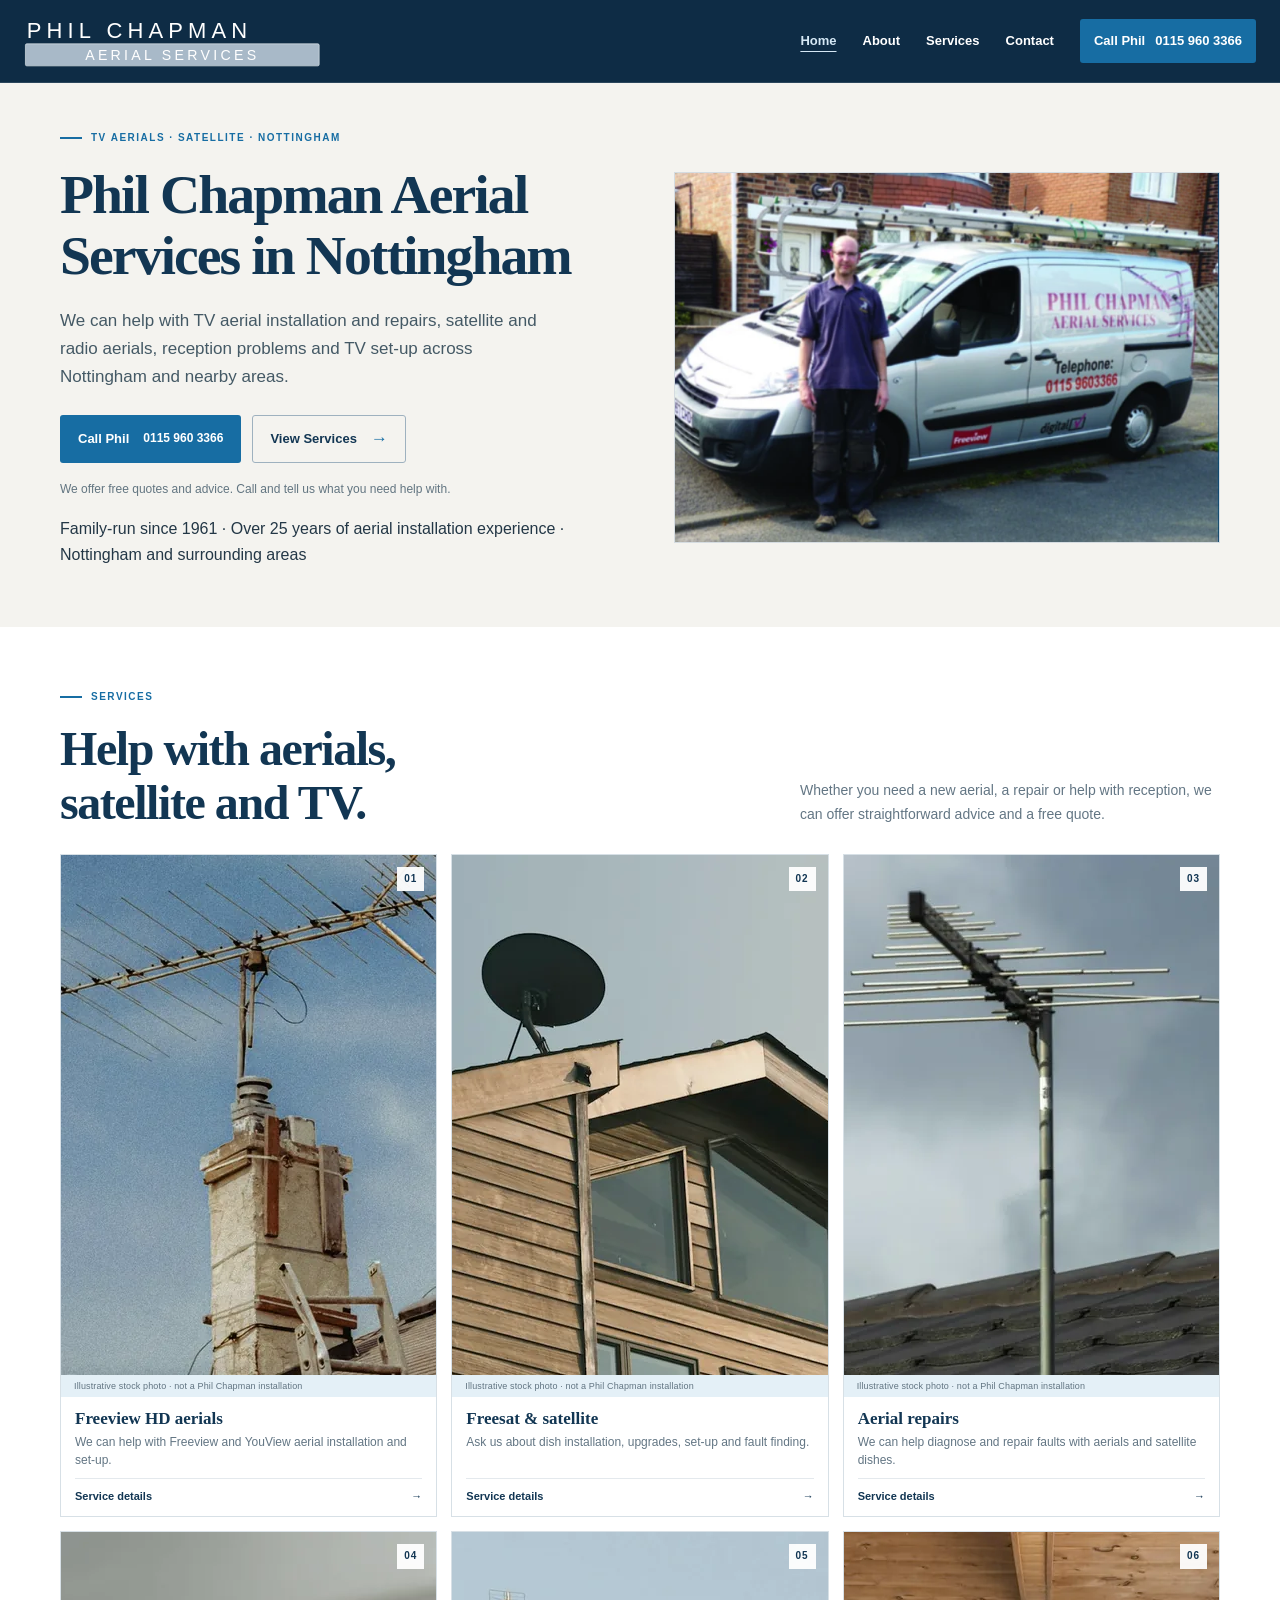
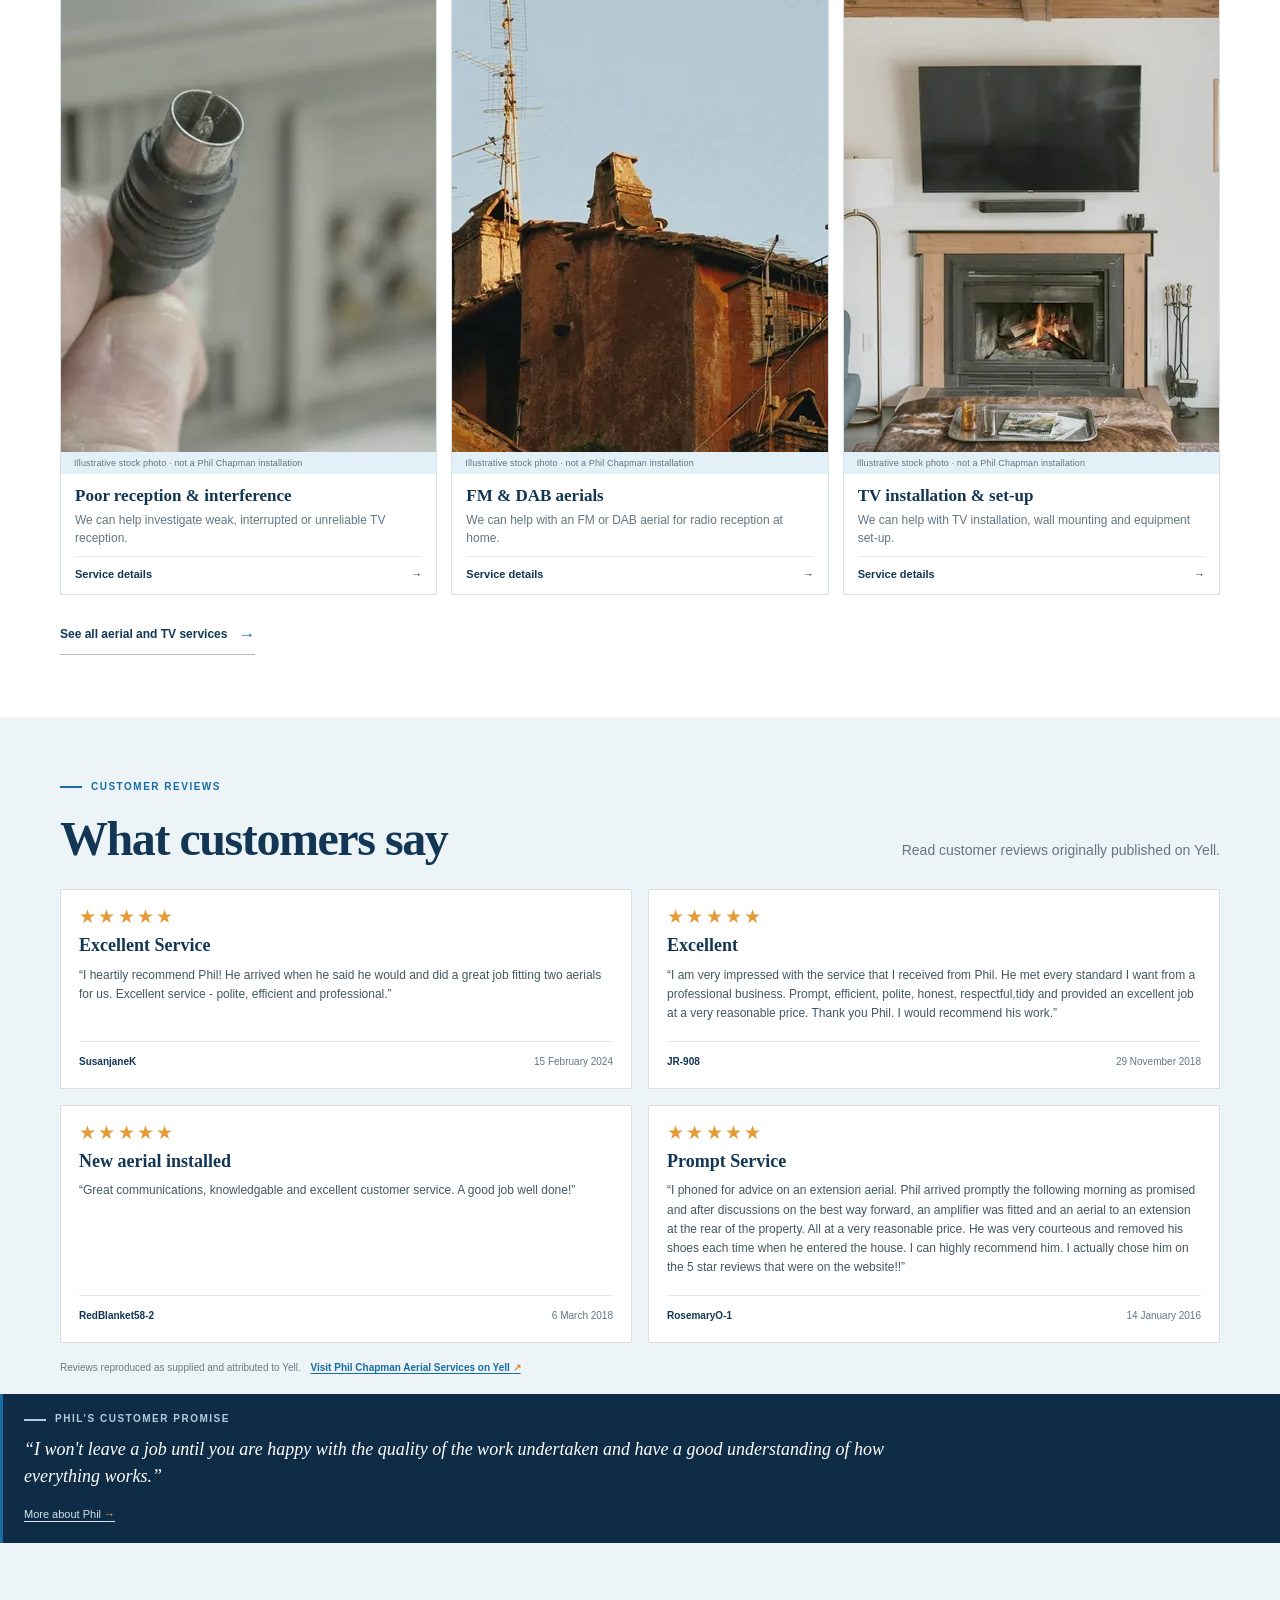
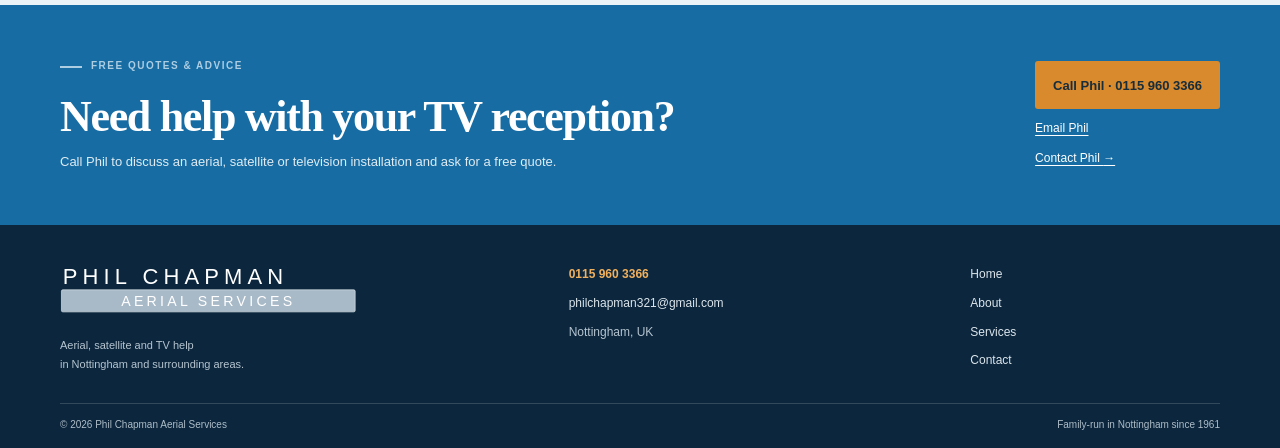
==== commit d5fd16cb: "Fold trust points into the homepage hero" ====
--- a/index.html
+++ b/index.html
@@ -35,7 +35,8 @@
           <h1>Phil Chapman Aerial Services in Nottingham</h1>
           <p class="hero-intro">We can help with TV aerial installation and repairs, satellite and radio aerials, reception problems and TV set-up across Nottingham and nearby areas.</p>
           <div class="hero-actions"><a class="button button-primary" href="tel:01159603366">Call Phil <span>0115 960 3366</span></a><a class="button button-secondary" href="services.html">View Services <span aria-hidden="true">→</span></a></div>
-          <p class="hero-small">We offer free quotes and advice. Call and tell us what you need help with.</p>
+          <p class="hero-small">We offer free quotes and advice. Call and tell us what you need help with.</p>
+          <p class="hero-proof">Family-run since 1961 <span aria-hidden="true">·</span> Over 25 years of aerial installation experience <span aria-hidden="true">·</span> Nottingham and surrounding areas</p>
         </div>
         <figure class="hero-media">
           <img src="phil-chapman-van.webp" width="687" height="467" fetchpriority="high" alt="Phil Chapman standing beside his branded aerial services van, with ladders on the roof">
@@ -43,12 +44,6 @@
         </figure>
       </div>
     </section>
-    <section class="trust-strip" aria-label="About the business"><div class="page-width trust-items">
-      <div class="trust-item"><strong>1961</strong><span>Family-run<br>business established</span></div>
-      <div class="trust-item"><strong>25+</strong><span>Over 25 years of aerial<br>installation experience</span></div>
-      <div class="trust-item"><strong>Local</strong><span>Nottingham and<br>surrounding areas</span></div>
-      <div class="trust-item"><strong>Free</strong><span>Quotes and<br>advice</span></div>
-    </div></section>
     <section class="section section-services" id="services">
       <div class="page-width">
         <div class="section-heading"><div><p class="eyebrow"><span></span> SERVICES</p><h2>Help with aerials,<br>satellite and TV.</h2></div><p>Whether you need a new aerial, a repair or help with reception, we can offer straightforward advice and a free quote.</p></div>
--- a/style.css
+++ b/style.css
@@ -38,7 +38,42 @@
   .mobile-call-bar span{color:#dce5eb;font-size:11px;font-weight:700;letter-spacing:.08em;text-transform:uppercase}
   .mobile-call-bar strong{color:#f2b264;font-size:15px;white-space:nowrap}
   .mobile-call-bar:hover strong{color:#ffd18e}
-  .service-card-content{min-height:160px}
   .site-footer{padding-bottom:calc(78px + env(safe-area-inset-bottom,0px))}
 }
-@media(max-width:380px){.mobile-call-bar{padding-inline:14px}.mobile-call-bar strong{font-size:14px}.service-card-content{min-height:178px}}
+@media(max-width:380px){.mobile-call-bar{padding-inline:14px}.mobile-call-bar strong{font-size:14px}}
+
+
+/* Compact customer promise grouped with the reviews. */
+.review-promise{margin-top:22px;padding:20px 24px;border-left:3px solid var(--blue);background:var(--navy-deep);color:#fff}
+.review-promise .eyebrow{margin-bottom:8px}
+.review-promise blockquote{max-width:900px;margin:0 0 10px;font:italic 18px/1.5 var(--serif)}
+.review-promise>a{color:#d2e3ee;font-size:11px;text-decoration:underline;text-underline-offset:3px}
+.review-promise>a span{color:#f2b264}
+@media(max-width:720px){.review-promise{margin-top:16px;padding:17px}.review-promise blockquote{font-size:16px}}
+
+
+/* A shorter, calmer homepage service and review rhythm. */
+.section-services,.reviews-section{padding-block:62px}
+.section-services .section-heading,.reviews-section .section-heading{margin-bottom:23px}
+.service-photo img{aspect-ratio:2.25/1}
+.service-card-content{padding:9px 14px 11px}
+.service-card-content h3{margin:2px 18px 4px 0;font-size:17px}
+.service-card-content p{margin-bottom:9px;line-height:1.5}
+.service-card-content .card-link{padding-top:8px}
+.review-card{padding:17px 18px}
+.review-card h3{font-size:18px}
+.review-card blockquote{font-size:12px;line-height:1.6}
+.review-promise{margin-top:18px;padding:17px 21px}
+@media(max-width:720px){
+  .section-services,.reviews-section{padding-block:42px}
+  .section-services .section-heading,.reviews-section .section-heading{margin-bottom:18px}
+  .service-photo img{aspect-ratio:2.15/1}
+  .service-card-content{padding:8px 13px 10px;min-height:0}
+  .service-card-content h3{font-size:16px}
+  .service-card-content p{margin-bottom:7px}
+  .service-card-content .card-link{padding-top:7px}
+  .review-card{padding:14px}
+  .review-card h3{font-size:17px}
+  .review-card blockquote{font-size:12px}
+  .review-promise{margin-top:14px;padding:15px}
+}
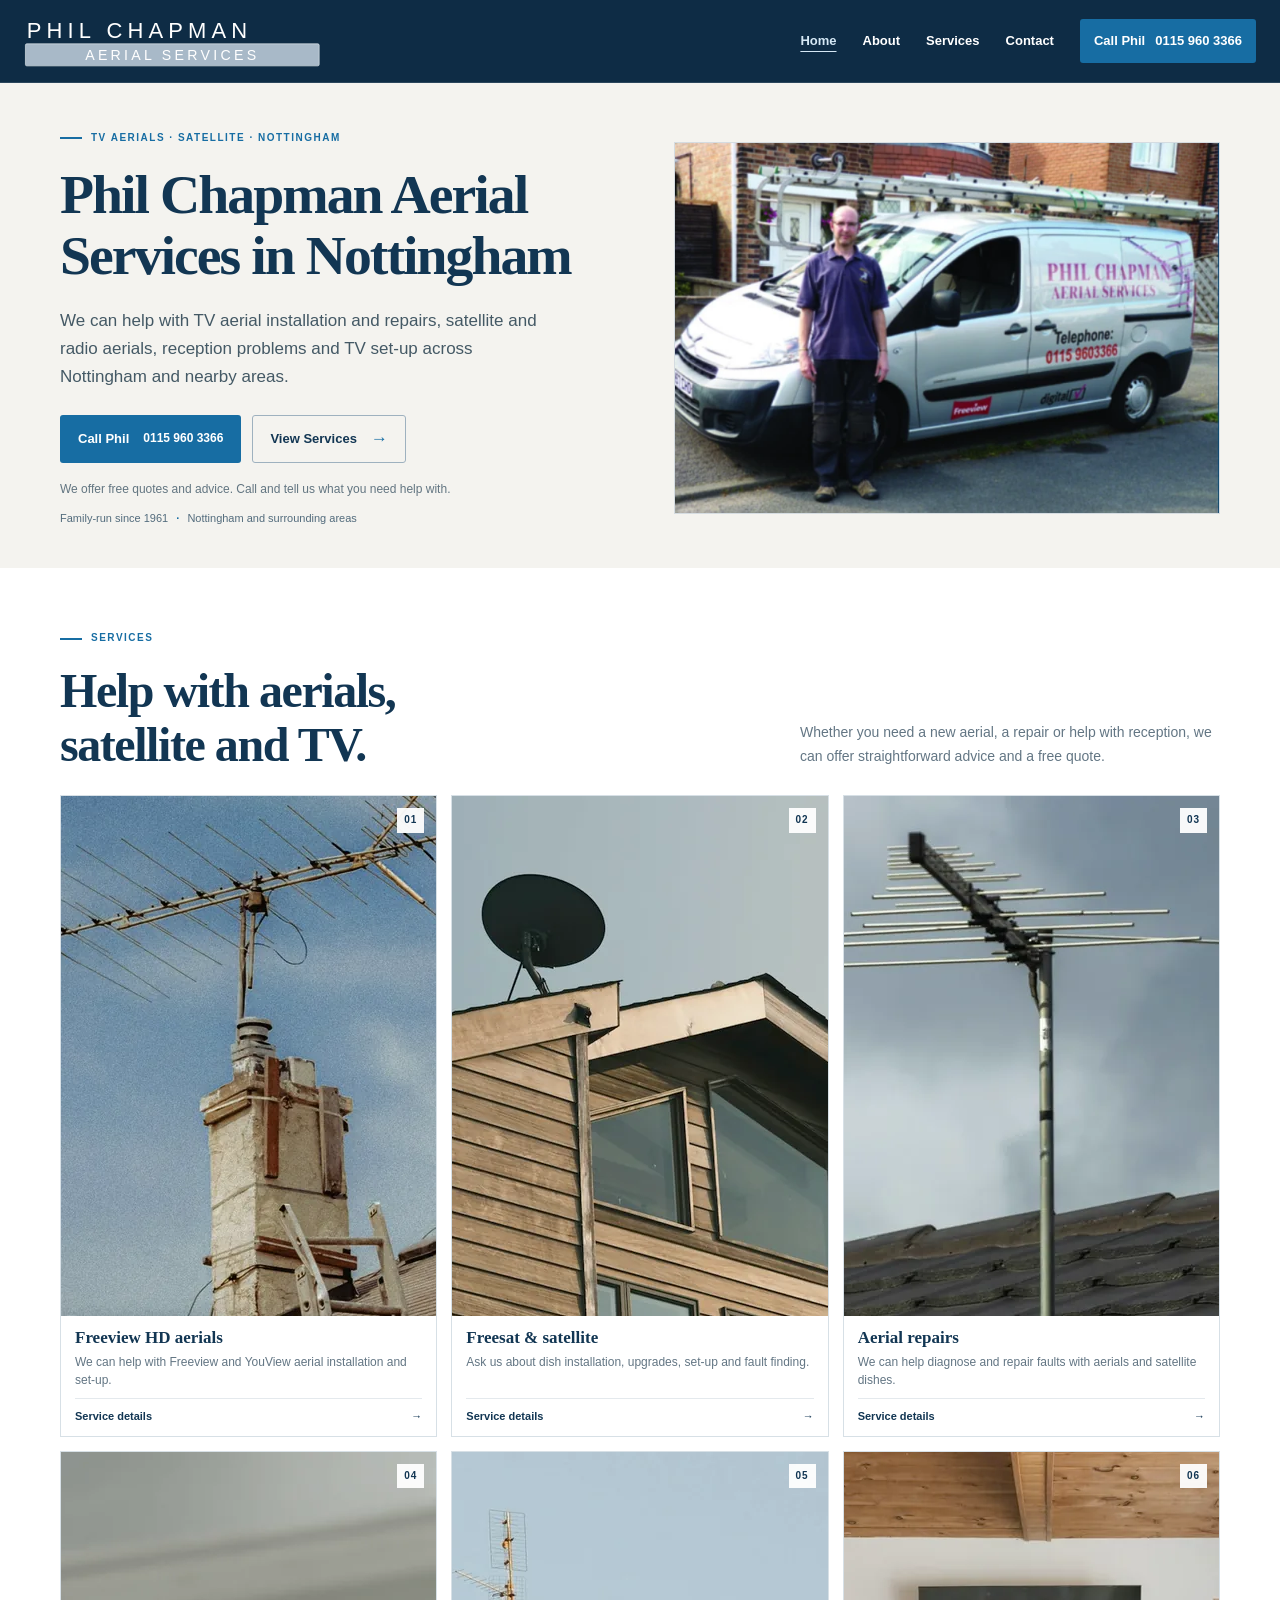
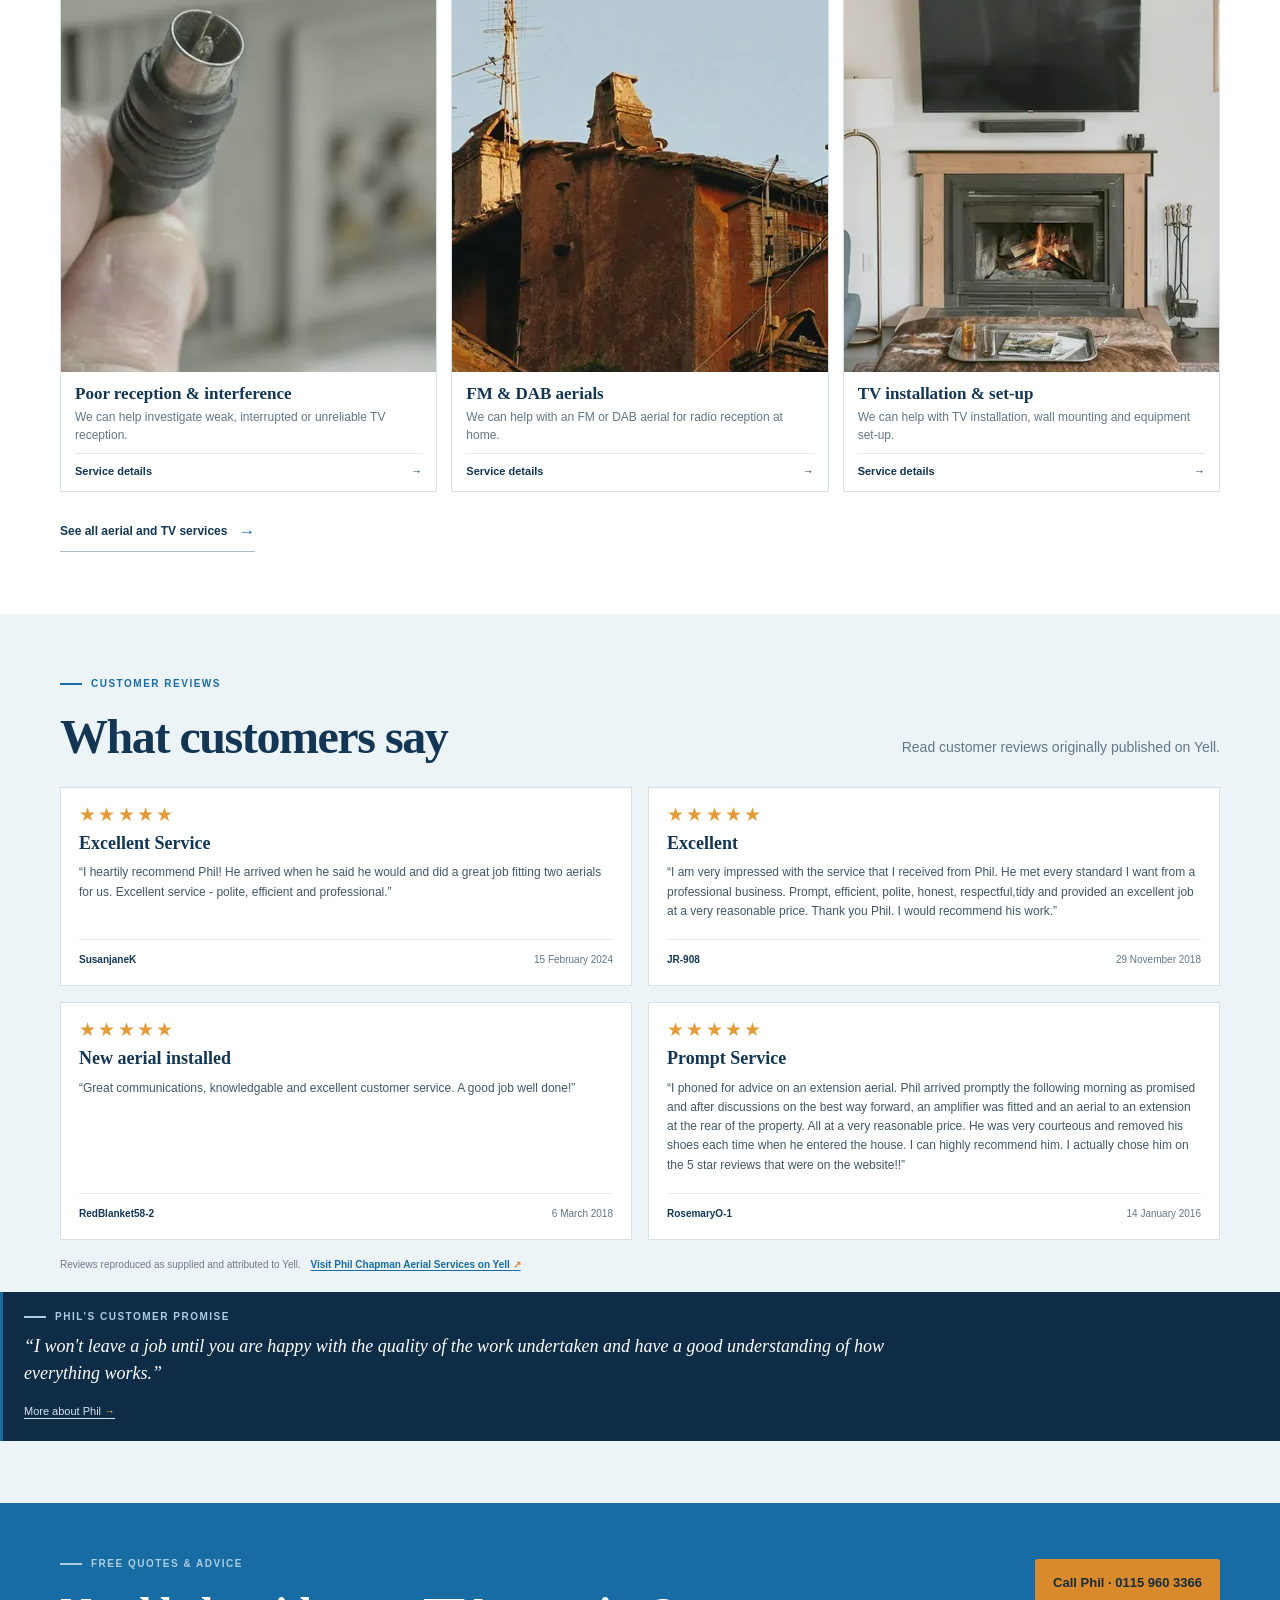
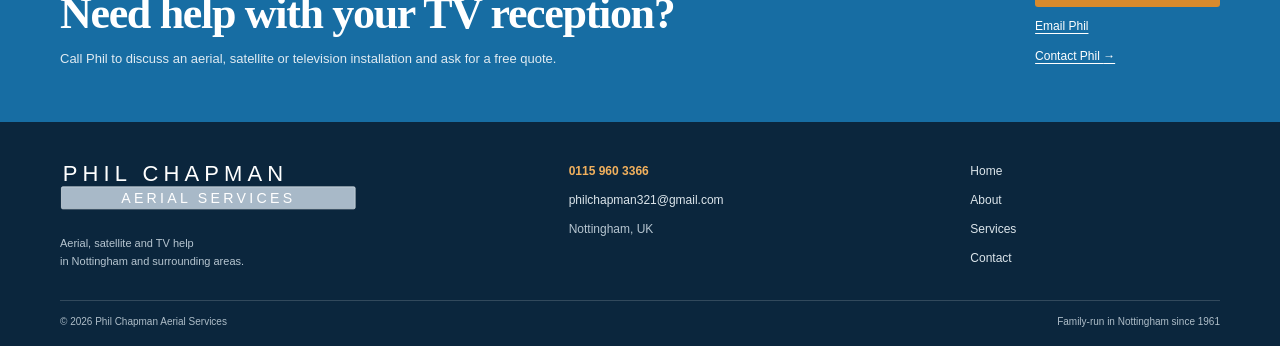
==== commit d942f51c: "Remove service-photo disclaimers and extra homepage claim" ====
--- a/index.html
+++ b/index.html
@@ -36,7 +36,7 @@
           <p class="hero-intro">We can help with TV aerial installation and repairs, satellite and radio aerials, reception problems and TV set-up across Nottingham and nearby areas.</p>
           <div class="hero-actions"><a class="button button-primary" href="tel:01159603366">Call Phil <span>0115 960 3366</span></a><a class="button button-secondary" href="services.html">View Services <span aria-hidden="true">→</span></a></div>
           <p class="hero-small">We offer free quotes and advice. Call and tell us what you need help with.</p>
-          <p class="hero-proof">Family-run since 1961 <span aria-hidden="true">·</span> Over 25 years of aerial installation experience <span aria-hidden="true">·</span> Nottingham and surrounding areas</p>
+          <p class="hero-proof">Family-run since 1961 <span aria-hidden="true">·</span> Nottingham and surrounding areas</p>
         </div>
         <figure class="hero-media">
           <img src="phil-chapman-van.webp" width="687" height="467" fetchpriority="high" alt="Phil Chapman standing beside his branded aerial services van, with ladders on the roof">
@@ -48,12 +48,12 @@
       <div class="page-width">
         <div class="section-heading"><div><p class="eyebrow"><span></span> SERVICES</p><h2>Help with aerials,<br>satellite and TV.</h2></div><p>Whether you need a new aerial, a repair or help with reception, we can offer straightforward advice and a free quote.</p></div>
         <div class="service-grid">
-          <a class="service-card" href="services.html#freeview"><span class="service-photo"><img src="freeview-aerial.webp" width="800" height="520" loading="lazy" decoding="async" alt="Television aerials mounted above a residential chimney"><span class="service-photo-note">Illustrative stock photo · not a Phil Chapman installation</span></span><span class="service-number">01</span><div class="service-card-content"><h3>Freeview HD aerials</h3><p>We can help with Freeview and YouView aerial installation and set-up.</p><span class="card-link">Service details <b>→</b></span></div></a>
-          <a class="service-card" href="services.html#freesat"><span class="service-photo"><img src="satellite-dish-home.webp" width="800" height="520" loading="lazy" decoding="async" alt="Satellite dish mounted on the roof of a home"><span class="service-photo-note">Illustrative stock photo · not a Phil Chapman installation</span></span><span class="service-number">02</span><div class="service-card-content"><h3>Freesat &amp; satellite</h3><p>Ask us about dish installation, upgrades, set-up and fault finding.</p><span class="card-link">Service details <b>→</b></span></div></a>
-          <a class="service-card" href="services.html#repairs"><span class="service-photo"><img src="aerial-reception-roof.webp" width="800" height="520" loading="lazy" decoding="async" alt="Television aerials and roof equipment on a home"><span class="service-photo-note">Illustrative stock photo · not a Phil Chapman installation</span></span><span class="service-number">03</span><div class="service-card-content"><h3>Aerial repairs</h3><p>We can help diagnose and repair faults with aerials and satellite dishes.</p><span class="card-link">Service details <b>→</b></span></div></a>
-          <a class="service-card" href="services.html#reception"><span class="service-photo"><img src="reception-coaxial-connection.webp" width="800" height="520" loading="lazy" decoding="async" alt="Close-up of a coaxial television aerial connector"><span class="service-photo-note">Illustrative stock photo · not a Phil Chapman installation</span></span><span class="service-number">04</span><div class="service-card-content"><h3>Poor reception &amp; interference</h3><p>We can help investigate weak, interrupted or unreliable TV reception.</p><span class="card-link">Service details <b>→</b></span></div></a>
-          <a class="service-card" href="services.html#radio"><span class="service-photo"><img src="fm-dab-radio.webp" width="800" height="520" loading="lazy" decoding="async" alt="Television aerials mounted on the rooftops of several houses"><span class="service-photo-note">Illustrative stock photo · not a Phil Chapman installation</span></span><span class="service-number">05</span><div class="service-card-content"><h3>FM &amp; DAB aerials</h3><p>We can help with an FM or DAB aerial for radio reception at home.</p><span class="card-link">Service details <b>→</b></span></div></a>
-          <a class="service-card" href="services.html#tv-installation"><span class="service-photo"><img src="tv-wall-installation.webp" width="800" height="520" loading="lazy" decoding="async" alt="Wall-mounted television in a family living room"><span class="service-photo-note">Illustrative stock photo · not a Phil Chapman installation</span></span><span class="service-number">06</span><div class="service-card-content"><h3>TV installation &amp; set-up</h3><p>We can help with TV installation, wall mounting and equipment set-up.</p><span class="card-link">Service details <b>→</b></span></div></a>
+          <a class="service-card" href="services.html#freeview"><span class="service-photo"><img src="freeview-aerial.webp" width="800" height="520" loading="lazy" decoding="async" alt="Television aerials mounted above a residential chimney"></span><span class="service-number">01</span><div class="service-card-content"><h3>Freeview HD aerials</h3><p>We can help with Freeview and YouView aerial installation and set-up.</p><span class="card-link">Service details <b>→</b></span></div></a>
+          <a class="service-card" href="services.html#freesat"><span class="service-photo"><img src="satellite-dish-home.webp" width="800" height="520" loading="lazy" decoding="async" alt="Satellite dish mounted on the roof of a home"></span><span class="service-number">02</span><div class="service-card-content"><h3>Freesat &amp; satellite</h3><p>Ask us about dish installation, upgrades, set-up and fault finding.</p><span class="card-link">Service details <b>→</b></span></div></a>
+          <a class="service-card" href="services.html#repairs"><span class="service-photo"><img src="aerial-reception-roof.webp" width="800" height="520" loading="lazy" decoding="async" alt="Television aerials and roof equipment on a home"></span><span class="service-number">03</span><div class="service-card-content"><h3>Aerial repairs</h3><p>We can help diagnose and repair faults with aerials and satellite dishes.</p><span class="card-link">Service details <b>→</b></span></div></a>
+          <a class="service-card" href="services.html#reception"><span class="service-photo"><img src="reception-coaxial-connection.webp" width="800" height="520" loading="lazy" decoding="async" alt="Close-up of a coaxial television aerial connector"></span><span class="service-number">04</span><div class="service-card-content"><h3>Poor reception &amp; interference</h3><p>We can help investigate weak, interrupted or unreliable TV reception.</p><span class="card-link">Service details <b>→</b></span></div></a>
+          <a class="service-card" href="services.html#radio"><span class="service-photo"><img src="fm-dab-radio.webp" width="800" height="520" loading="lazy" decoding="async" alt="Television aerials mounted on the rooftops of several houses"></span><span class="service-number">05</span><div class="service-card-content"><h3>FM &amp; DAB aerials</h3><p>We can help with an FM or DAB aerial for radio reception at home.</p><span class="card-link">Service details <b>→</b></span></div></a>
+          <a class="service-card" href="services.html#tv-installation"><span class="service-photo"><img src="tv-wall-installation.webp" width="800" height="520" loading="lazy" decoding="async" alt="Wall-mounted television in a family living room"></span><span class="service-number">06</span><div class="service-card-content"><h3>TV installation &amp; set-up</h3><p>We can help with TV installation, wall mounting and equipment set-up.</p><span class="card-link">Service details <b>→</b></span></div></a>
         </div>
         <div class="section-link"><a class="text-link" href="services.html">See all aerial and TV services <span>→</span></a></div>
       </div>
--- a/style.css
+++ b/style.css
@@ -77,3 +77,9 @@
   .review-card blockquote{font-size:12px}
   .review-promise{margin-top:14px;padding:15px}
 }
+
+
+/* Keep the confirmed credibility details in one quiet line under the hero. */
+.hero-proof{margin:10px 0 0;color:#526b7c;font-size:11px;line-height:1.5}
+.hero-proof span{padding:0 5px;color:var(--blue);font-weight:700}
+@media(max-width:720px){.hero-proof{margin-top:8px;font-size:10px}.hero-proof span{padding:0 3px}}
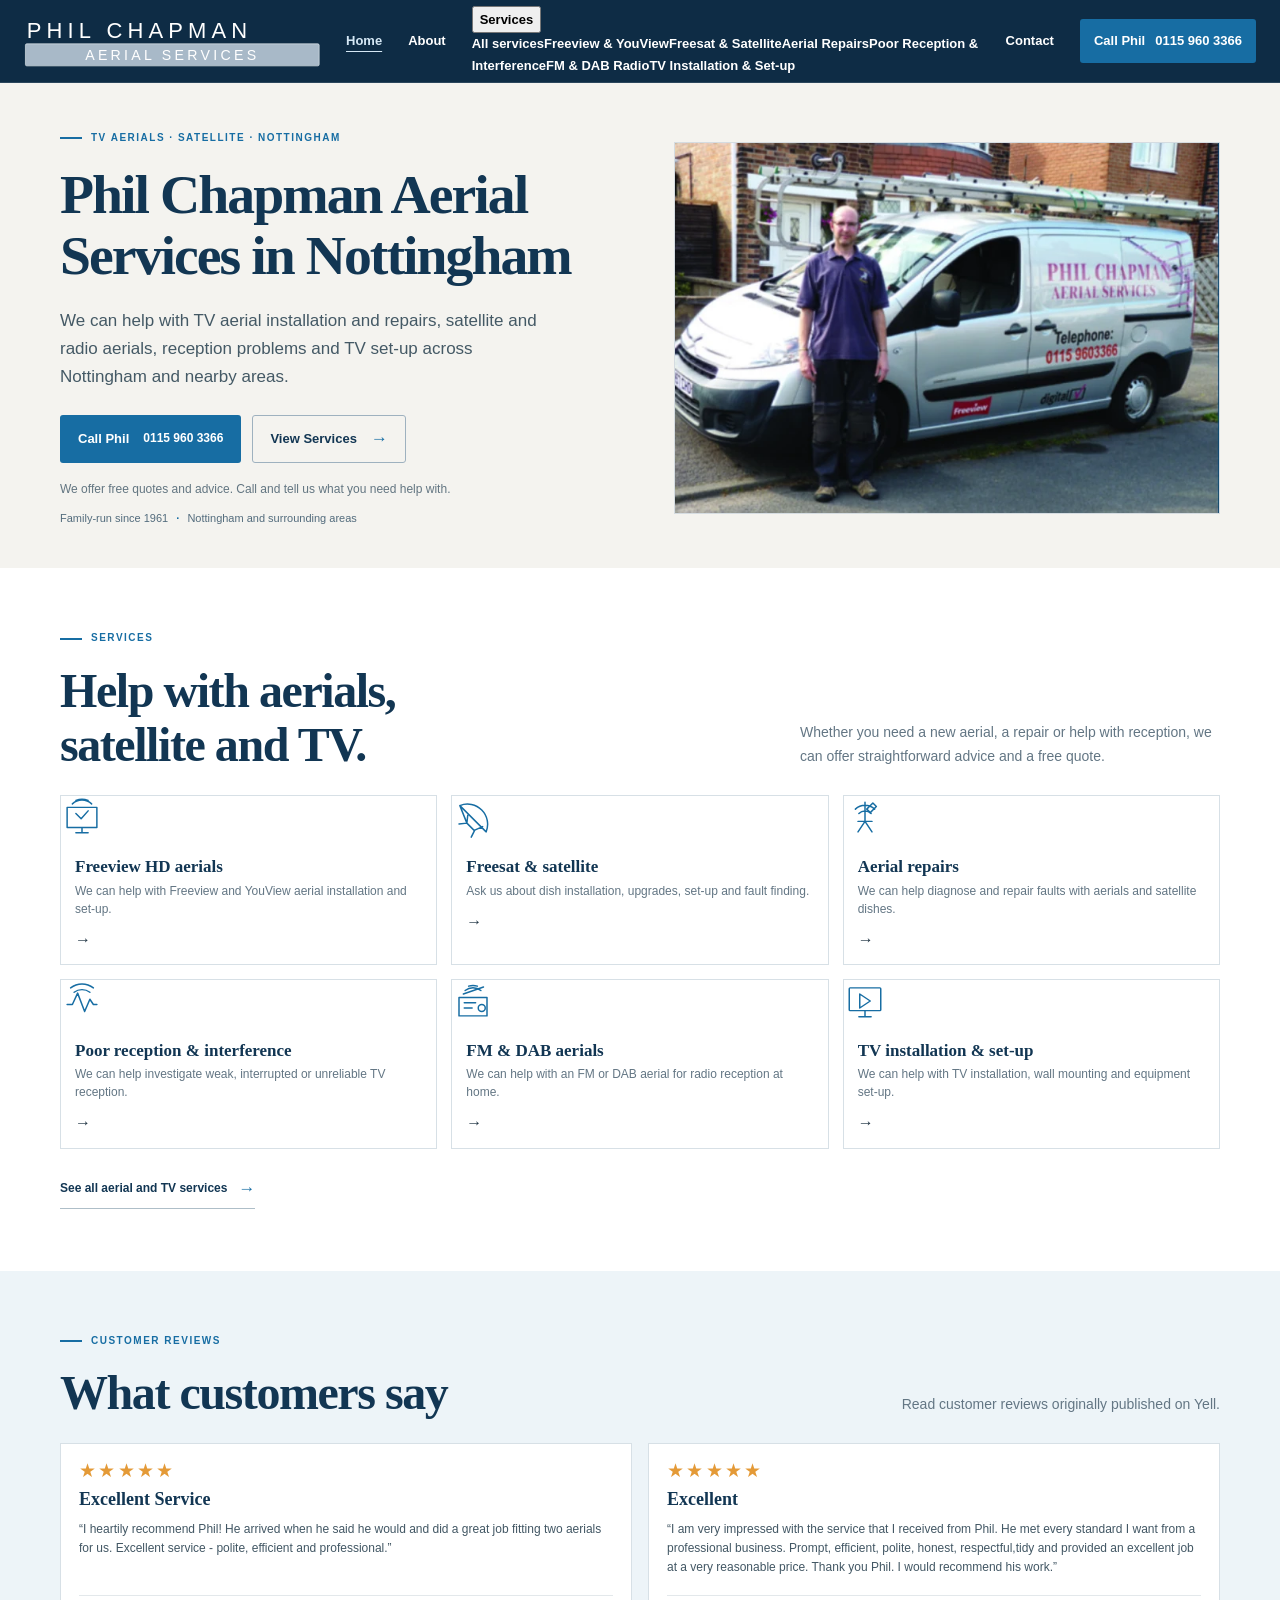
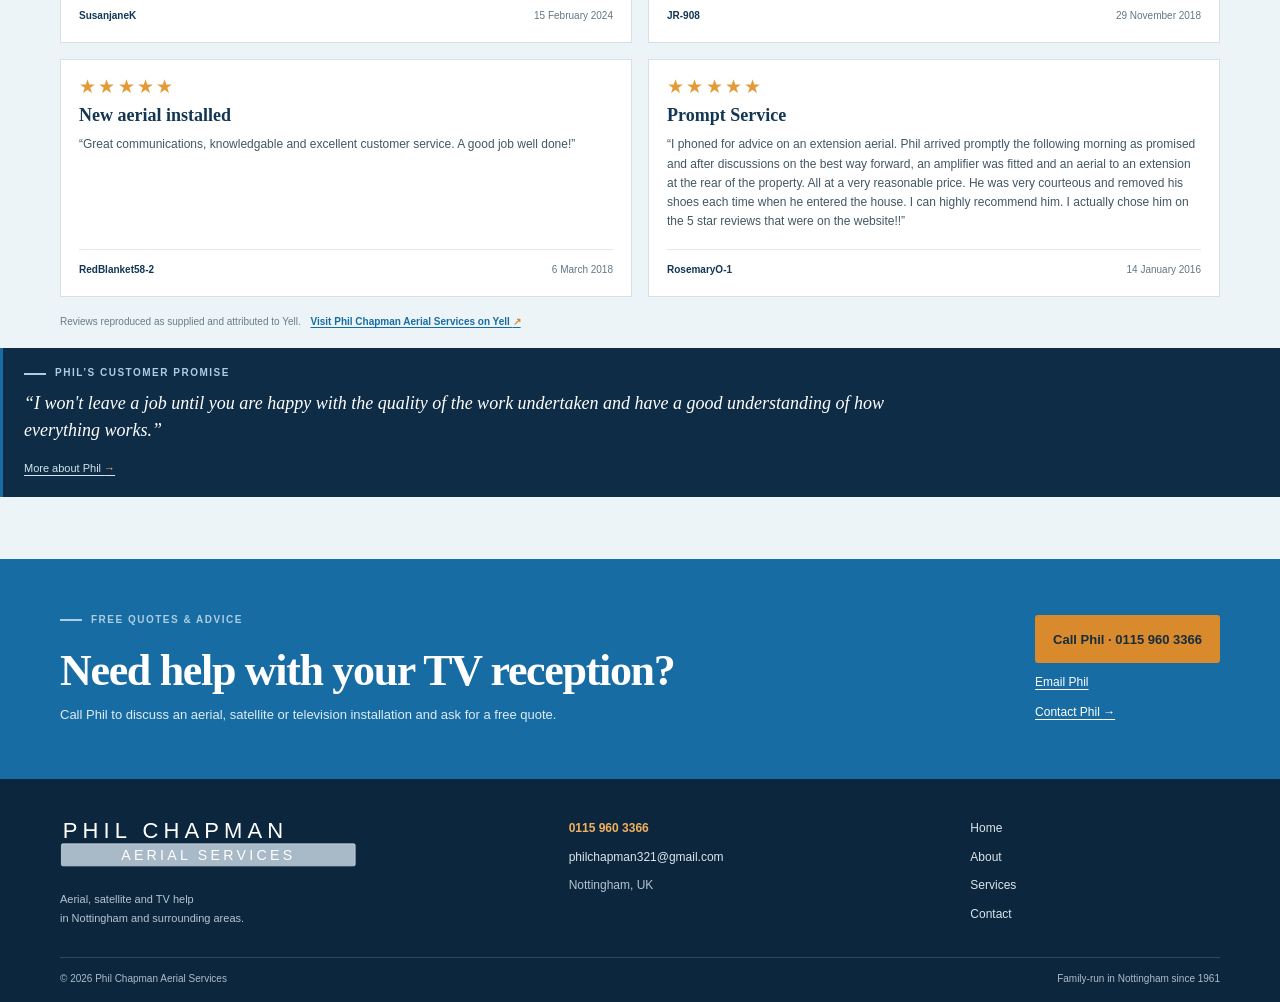
==== commit 2fdb0829: "Add Services dropdown and polish homepage cards" ====
--- a/index.html
+++ b/index.html
@@ -22,7 +22,7 @@
       <a class="brand" href="index.html" aria-label="Phil Chapman Aerial Services home"><img src="phil-chapman-aerial-services-logo.svg" alt="Phil Chapman Aerial Services"></a>
       <button class="menu-toggle" type="button" aria-expanded="false" aria-controls="primary-nav" aria-label="Open navigation"><span></span><span></span></button>
       <nav id="primary-nav" class="primary-nav" aria-label="Main navigation">
-        <a href="index.html" aria-current="page">Home</a><a href="about.html">About</a><a href="services.html">Services</a><a href="contact.html">Contact</a>
+        <a href="index.html" aria-current="page">Home</a><a href="about.html">About</a><div class="nav-dropdown"><button class="nav-dropdown-toggle" type="button" aria-expanded="false" aria-controls="services-subnav">Services <span class="nav-caret" aria-hidden="true"></span></button><div class="nav-dropdown-menu" id="services-subnav" role="group" aria-label="Service pages"><a href="services.html">All services</a><a href="freeview-youview.html">Freeview &amp; YouView</a><a href="freesat-satellite.html">Freesat &amp; Satellite</a><a href="aerial-repairs.html">Aerial Repairs</a><a href="poor-reception.html">Poor Reception &amp; Interference</a><a href="fm-dab-radio.html">FM &amp; DAB Radio</a><a href="tv-installation.html">TV Installation &amp; Set-up</a></div></div><a href="contact.html">Contact</a>
         <a class="nav-phone" href="tel:01159603366">Call Phil <strong>0115 960 3366</strong></a>
       </nav>
     </div>
@@ -48,12 +48,12 @@
       <div class="page-width">
         <div class="section-heading"><div><p class="eyebrow"><span></span> SERVICES</p><h2>Help with aerials,<br>satellite and TV.</h2></div><p>Whether you need a new aerial, a repair or help with reception, we can offer straightforward advice and a free quote.</p></div>
         <div class="service-grid">
-          <a class="service-card" href="services.html#freeview"><span class="service-photo"><img src="freeview-aerial.webp" width="800" height="520" loading="lazy" decoding="async" alt="Television aerials mounted above a residential chimney"></span><span class="service-number">01</span><div class="service-card-content"><h3>Freeview HD aerials</h3><p>We can help with Freeview and YouView aerial installation and set-up.</p><span class="card-link">Service details <b>→</b></span></div></a>
-          <a class="service-card" href="services.html#freesat"><span class="service-photo"><img src="satellite-dish-home.webp" width="800" height="520" loading="lazy" decoding="async" alt="Satellite dish mounted on the roof of a home"></span><span class="service-number">02</span><div class="service-card-content"><h3>Freesat &amp; satellite</h3><p>Ask us about dish installation, upgrades, set-up and fault finding.</p><span class="card-link">Service details <b>→</b></span></div></a>
-          <a class="service-card" href="services.html#repairs"><span class="service-photo"><img src="aerial-reception-roof.webp" width="800" height="520" loading="lazy" decoding="async" alt="Television aerials and roof equipment on a home"></span><span class="service-number">03</span><div class="service-card-content"><h3>Aerial repairs</h3><p>We can help diagnose and repair faults with aerials and satellite dishes.</p><span class="card-link">Service details <b>→</b></span></div></a>
-          <a class="service-card" href="services.html#reception"><span class="service-photo"><img src="reception-coaxial-connection.webp" width="800" height="520" loading="lazy" decoding="async" alt="Close-up of a coaxial television aerial connector"></span><span class="service-number">04</span><div class="service-card-content"><h3>Poor reception &amp; interference</h3><p>We can help investigate weak, interrupted or unreliable TV reception.</p><span class="card-link">Service details <b>→</b></span></div></a>
-          <a class="service-card" href="services.html#radio"><span class="service-photo"><img src="fm-dab-radio.webp" width="800" height="520" loading="lazy" decoding="async" alt="Television aerials mounted on the rooftops of several houses"></span><span class="service-number">05</span><div class="service-card-content"><h3>FM &amp; DAB aerials</h3><p>We can help with an FM or DAB aerial for radio reception at home.</p><span class="card-link">Service details <b>→</b></span></div></a>
-          <a class="service-card" href="services.html#tv-installation"><span class="service-photo"><img src="tv-wall-installation.webp" width="800" height="520" loading="lazy" decoding="async" alt="Wall-mounted television in a family living room"></span><span class="service-number">06</span><div class="service-card-content"><h3>TV installation &amp; set-up</h3><p>We can help with TV installation, wall mounting and equipment set-up.</p><span class="card-link">Service details <b>→</b></span></div></a>
+          <a class="service-card" href="freeview-youview.html"><span class="service-icon"><svg viewBox="0 0 48 48" aria-hidden="true"><path d="M7 13h34v23H7zM17 42h14m-7-6v6M17 20l6 6 8-9"/><path d="M13 9a16 16 0 0 1 22 0M17 5a22 22 0 0 1 14 0"/></svg></span><div class="service-card-content"><h3>Freeview HD aerials</h3><p>We can help with Freeview and YouView aerial installation and set-up.</p><span class="card-arrow" aria-hidden="true">→</span></div></a>
+          <a class="service-card" href="freesat-satellite.html"><span class="service-icon"><svg viewBox="0 0 48 48" aria-hidden="true"><path d="M9 11a23 23 0 0 1 30 30L9 11Zm0 0 8 20m0 0 8 8m-8-8-9 1m9-1 1-9m8 17 9-4m-9 4-4 8"/></svg></span><div class="service-card-content"><h3>Freesat &amp; satellite</h3><p>Ask us about dish installation, upgrades, set-up and fault finding.</p><span class="card-arrow" aria-hidden="true">→</span></div></a>
+          <a class="service-card" href="aerial-repairs.html"><span class="service-icon"><svg viewBox="0 0 48 48" aria-hidden="true"><path d="M24 7v22m-8 0h16m-8 0-8 12m8-12 8 12M13 15a16 16 0 0 1 22 0M17 20a10 10 0 0 1 14 0"/><path d="m33 8 4 4-7 7-4-4z"/></svg></span><div class="service-card-content"><h3>Aerial repairs</h3><p>We can help diagnose and repair faults with aerials and satellite dishes.</p><span class="card-arrow" aria-hidden="true">→</span></div></a>
+          <a class="service-card" href="poor-reception.html"><span class="service-icon"><svg viewBox="0 0 48 48" aria-hidden="true"><path d="M7 28h6l6-13 8 21 6-14 4 6h4"/><path d="M11 9a21 21 0 0 1 26 0M15 14a15 15 0 0 1 18 0"/></svg></span><div class="service-card-content"><h3>Poor reception &amp; interference</h3><p>We can help investigate weak, interrupted or unreliable TV reception.</p><span class="card-arrow" aria-hidden="true">→</span></div></a>
+          <a class="service-card" href="fm-dab-radio.html"><span class="service-icon"><svg viewBox="0 0 48 48" aria-hidden="true"><path d="M8 20h32v21H8zM13 16l23-8M14 26h13m-13 6h9"/><circle cx="34" cy="32" r="4"/><path d="M15 12a14 14 0 0 1 18 0m-14-5a21 21 0 0 1 10 0"/></svg></span><div class="service-card-content"><h3>FM &amp; DAB aerials</h3><p>We can help with an FM or DAB aerial for radio reception at home.</p><span class="card-arrow" aria-hidden="true">→</span></div></a>
+          <a class="service-card" href="tv-installation.html"><span class="service-icon"><svg viewBox="0 0 48 48" aria-hidden="true"><rect x="6" y="9" width="36" height="26" rx="1"/><path d="M17 42h14m-7-7v7m-6-26 12 8-12 8z"/></svg></span><div class="service-card-content"><h3>TV installation &amp; set-up</h3><p>We can help with TV installation, wall mounting and equipment set-up.</p><span class="card-arrow" aria-hidden="true">→</span></div></a>
         </div>
         <div class="section-link"><a class="text-link" href="services.html">See all aerial and TV services <span>→</span></a></div>
       </div>
--- a/style.css
+++ b/style.css
@@ -22,7 +22,7 @@
 .service-card{padding:0;overflow:hidden;display:flex;flex-direction:column;min-height:0}
 .service-photo{display:block;position:relative}
 .service-photo img{display:block;width:100%;aspect-ratio:1.6/1;object-fit:cover;background:#e7edf0}
-.service-photo-note{display:block;padding:5px 13px;background:var(--blue-soft);color:#617481;font-size:9px;line-height:1.35;letter-spacing:.015em}
+
 .service-card .service-number{z-index:1;top:12px;right:12px;padding:4px 7px;background:rgba(255,255,255,.94);color:var(--navy)}
 .service-card-content{display:flex;flex:1;flex-direction:column;padding:12px 18px 15px}
 .service-card-content h3{margin:3px 20px 6px 0}
